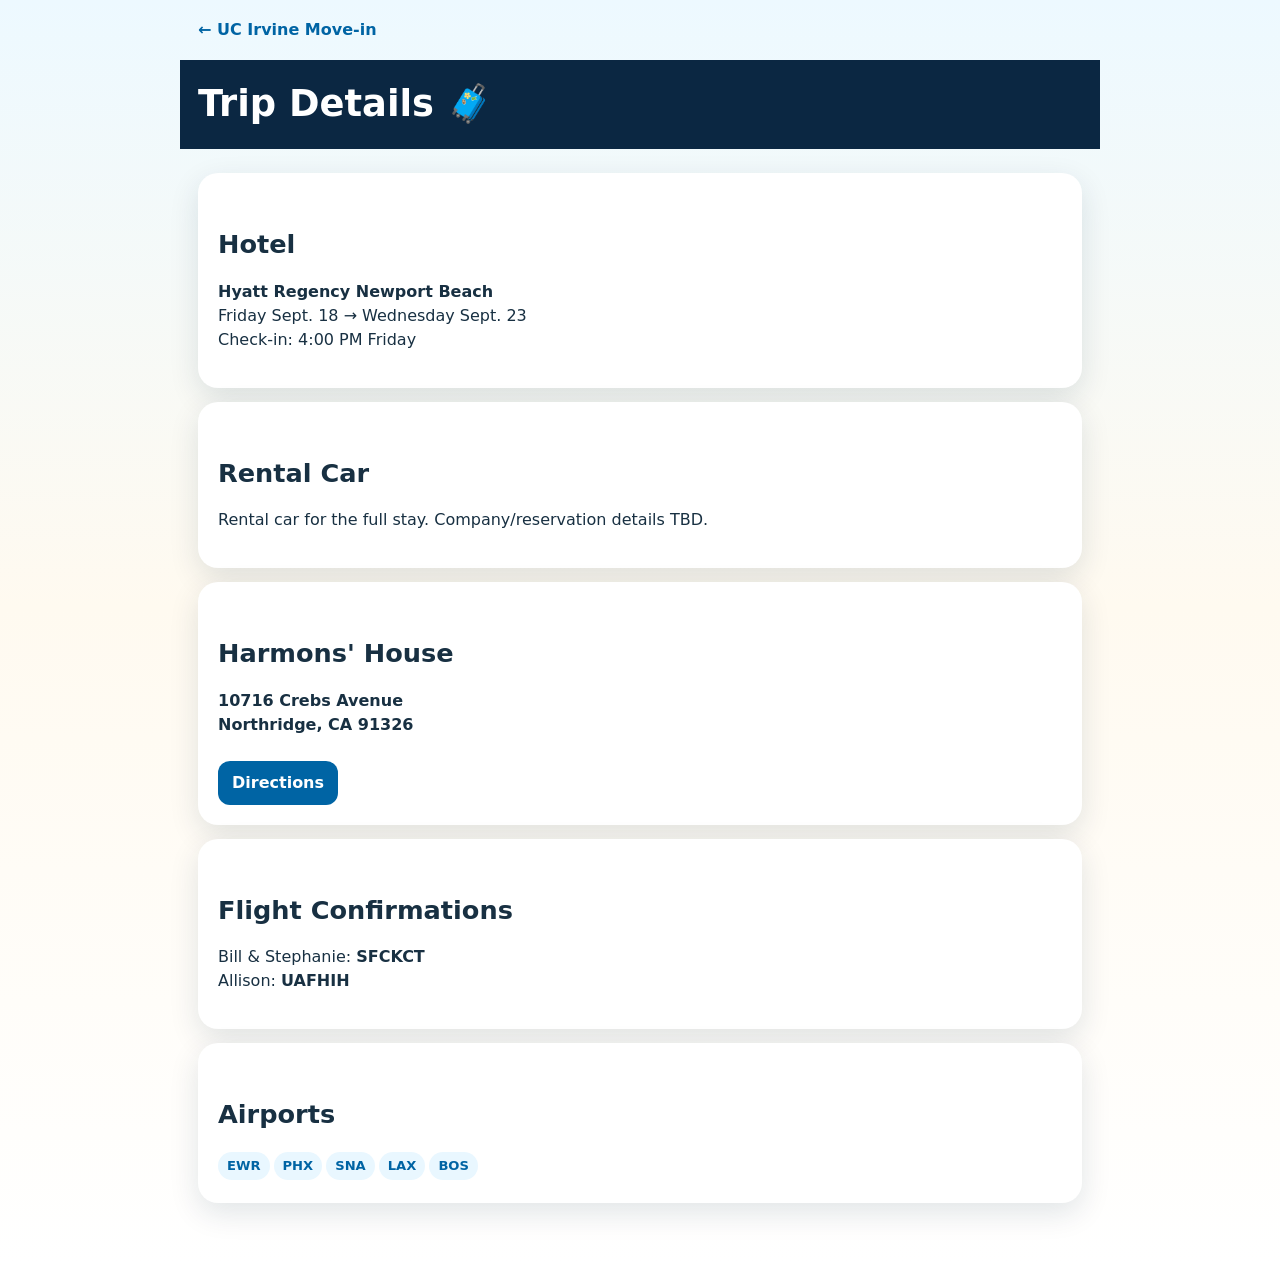
==== details.html @ 430a90d1 "Initial UC Irvine Move-in app v1.0.0" ====
<!doctype html><html><head><meta charset="utf-8"><meta name="viewport" content="width=device-width,initial-scale=1"><title>Trip Details</title><link rel="stylesheet" href="styles.css"></head><body><main class="wrap"><a class="back" href="index.html">← UC Irvine Move-in</a><div class="page-head"><h1>Trip Details 🧳</h1></div><section class="info"><h2>Hotel</h2><p><strong>Hyatt Regency Newport Beach</strong><br>Friday Sept. 18 → Wednesday Sept. 23<br>Check-in: 4:00 PM Friday</p></section><section class="info"><h2>Rental Car</h2><p>Rental car for the full stay. Company/reservation details TBD.</p></section><section class="info"><h2>Harmons' House</h2><p><strong>10716 Crebs Avenue<br>Northridge, CA 91326</strong></p><a class="button" href="https://maps.google.com/?q=10716+Crebs+Avenue+Northridge+CA+91326">Directions</a></section><section class="info"><h2>Flight Confirmations</h2><p>Bill & Stephanie: <strong>SFCKCT</strong><br>Allison: <strong>UAFHIH</strong></p></section><section class="info"><h2>Airports</h2><span class="pill">EWR</span><span class="pill">PHX</span><span class="pill">SNA</span><span class="pill">LAX</span><span class="pill">BOS</span></section></main></body></html>
---- styles.css ----
:root{--blue:#0064a4;--gold:#ffd200;--navy:#0b2742;--sand:#fff8e8;--sky:#e9f7ff;--ink:#183042;--muted:#687986;--white:#fff;--shadow:0 10px 30px rgba(11,39,66,.12)}
*{box-sizing:border-box}body{margin:0;font-family:Inter,system-ui,-apple-system,BlinkMacSystemFont,"Segoe UI",sans-serif;color:var(--ink);background:linear-gradient(180deg,#edf9ff 0,#fffaf0 48%,#fff 100%);line-height:1.5}a{color:inherit}.wrap{max-width:920px;margin:auto;padding:0 18px 48px}.hero{margin:0 -18px 24px;min-height:360px;background:linear-gradient(180deg,rgba(5,34,58,.12),rgba(5,34,58,.78)),url('https://commons.wikimedia.org/wiki/Special:Redirect/file/UC%20Irvine%20panorama%206.jpg') center/cover;display:flex;align-items:flex-end;padding:32px 24px;color:white}.eyebrow{text-transform:uppercase;font-weight:800;letter-spacing:.12em;font-size:.78rem;color:var(--gold)}h1{font-size:clamp(2.3rem,8vw,4.6rem);line-height:.95;margin:.35rem 0 .55rem}h2{font-size:1.6rem;margin:2rem 0 1rem}h3{margin:.2rem 0 .4rem}.subtitle{font-size:1.05rem;opacity:.95}.right-now{background:var(--navy);color:#fff;padding:22px;border-radius:24px;box-shadow:var(--shadow);margin-top:-8px}.right-now strong{display:block;color:var(--gold);font-size:1.5rem;margin-top:4px}.grid{display:grid;grid-template-columns:repeat(2,minmax(0,1fr));gap:16px;margin-top:18px}.card{background:white;border-radius:22px;padding:22px;text-decoration:none;box-shadow:var(--shadow);border:1px solid rgba(0,100,164,.08);transition:.15s transform}.card:hover{transform:translateY(-2px)}.card .icon{font-size:2rem}.card p{color:var(--muted);margin:.3rem 0 0}.feature{grid-column:1/-1;background:linear-gradient(135deg,var(--blue),#008cba);color:#fff}.feature p{color:#e7f8ff}.feature .badge{display:inline-block;background:var(--gold);color:var(--navy);font-weight:800;border-radius:999px;padding:5px 10px;font-size:.8rem}.back{display:inline-block;margin:18px 0;text-decoration:none;font-weight:800;color:var(--blue)}.page-head{background:var(--navy);color:#fff;margin:0 -18px 24px;padding:24px 18px}.page-head h1{font-size:2.3rem;margin:.2rem 0}.day,.info,.restaurant,.activity,.question{background:#fff;border-radius:20px;padding:20px;margin:14px 0;box-shadow:var(--shadow)}.day h2{margin:0;color:var(--blue)}.item{padding:12px 0;border-bottom:1px solid #e8eef2}.item:last-child{border-bottom:0}.time{font-weight:800;color:var(--navy)}.movein{border:3px solid var(--gold);background:linear-gradient(180deg,#fffdf2,#fff)}.pill{display:inline-block;border-radius:999px;background:var(--sky);color:var(--blue);font-weight:800;padding:4px 9px;margin:3px 4px 3px 0;font-size:.82rem}.photo{height:210px;border-radius:18px;background-size:cover;background-position:center;margin:12px 0}.button{display:inline-block;background:var(--blue);color:#fff;text-decoration:none;font-weight:800;padding:10px 14px;border-radius:12px;margin-top:8px}.answer-btn{display:block;width:100%;text-align:left;border:1px solid #c9d9e4;background:#fff;border-radius:12px;padding:12px;margin:8px 0;font:inherit;cursor:pointer}.answer-btn:hover{background:#f5fbff}.feedback{font-weight:800;margin-top:10px}.footer{text-align:center;color:var(--muted);padding:30px 0;font-size:.85rem}@media(max-width:620px){.grid{grid-template-columns:1fr}.hero{min-height:330px}.feature{grid-column:auto}}
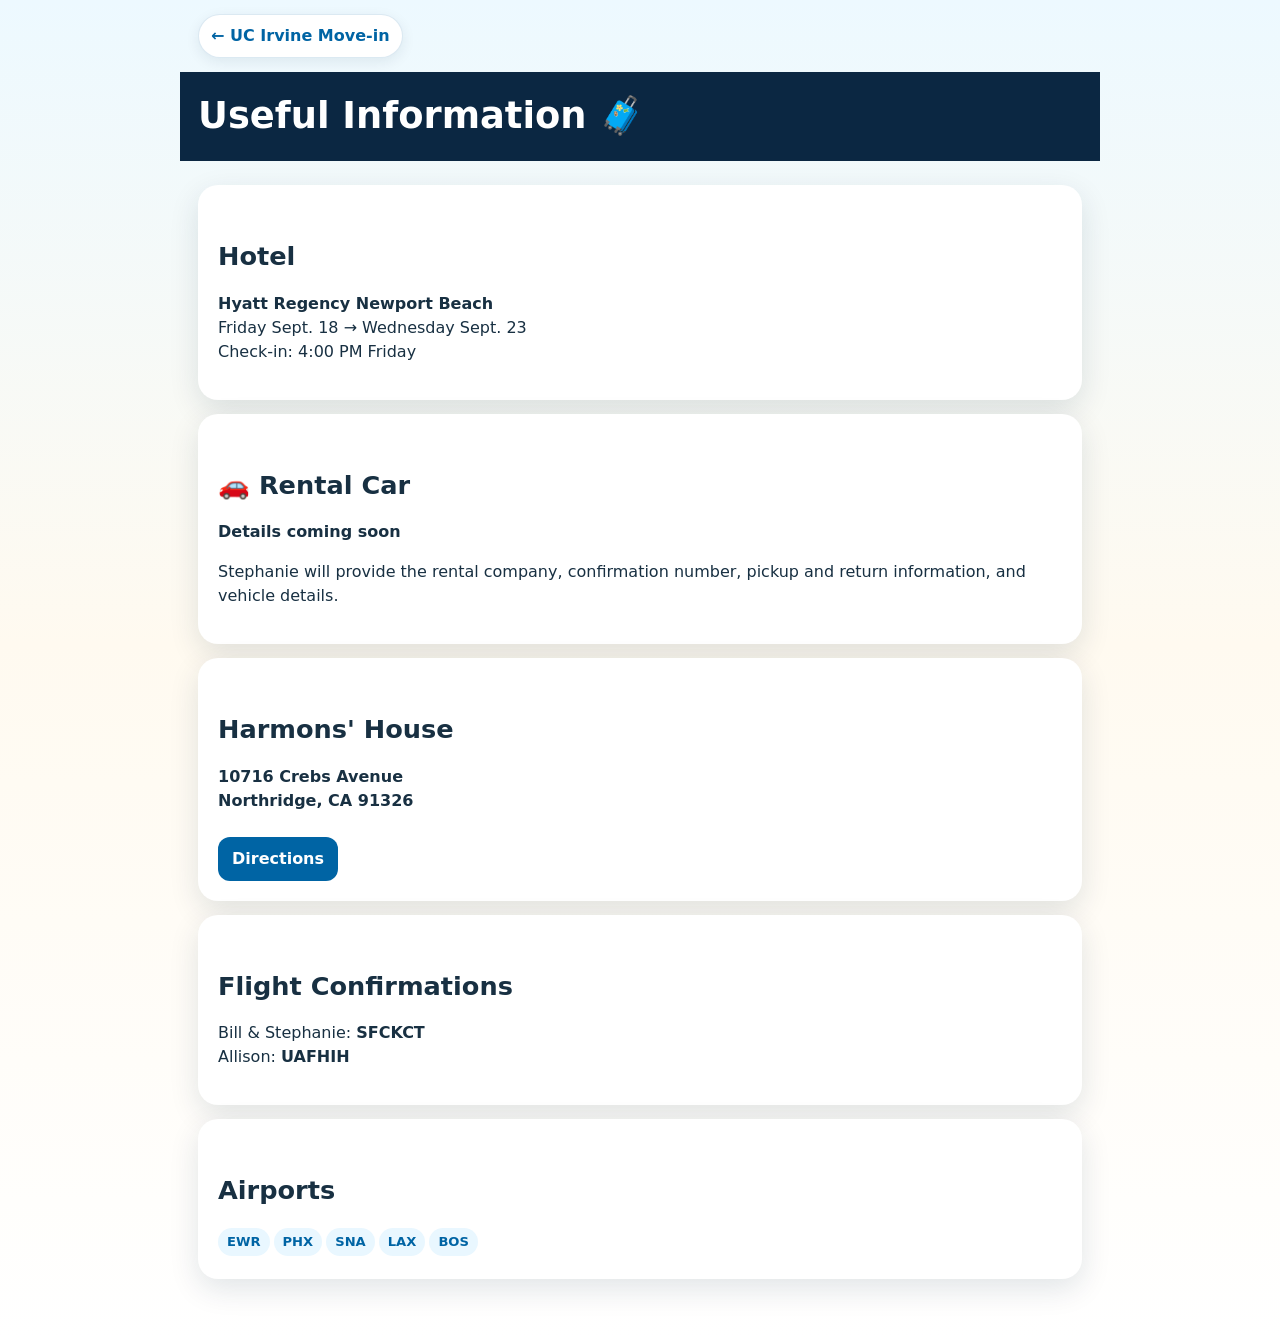
==== commit e95b22a0: "Update UC Irvine Move-in app to v1.0.2" ====
--- a/details.html
+++ b/details.html
@@ -1 +1 @@
-<!doctype html><html><head><meta charset="utf-8"><meta name="viewport" content="width=device-width,initial-scale=1"><title>Trip Details</title><link rel="stylesheet" href="styles.css"></head><body><main class="wrap"><a class="back" href="index.html">← UC Irvine Move-in</a><div class="page-head"><h1>Trip Details 🧳</h1></div><section class="info"><h2>Hotel</h2><p><strong>Hyatt Regency Newport Beach</strong><br>Friday Sept. 18 → Wednesday Sept. 23<br>Check-in: 4:00 PM Friday</p></section><section class="info"><h2>Rental Car</h2><p>Rental car for the full stay. Company/reservation details TBD.</p></section><section class="info"><h2>Harmons' House</h2><p><strong>10716 Crebs Avenue<br>Northridge, CA 91326</strong></p><a class="button" href="https://maps.google.com/?q=10716+Crebs+Avenue+Northridge+CA+91326">Directions</a></section><section class="info"><h2>Flight Confirmations</h2><p>Bill & Stephanie: <strong>SFCKCT</strong><br>Allison: <strong>UAFHIH</strong></p></section><section class="info"><h2>Airports</h2><span class="pill">EWR</span><span class="pill">PHX</span><span class="pill">SNA</span><span class="pill">LAX</span><span class="pill">BOS</span></section></main></body></html>
+<!doctype html><html><head><meta charset="utf-8"><meta name="viewport" content="width=device-width,initial-scale=1"><title>Useful Information</title><link rel="stylesheet" href="styles.css"></head><body><main class="wrap"><a class="back" href="index.html">← UC Irvine Move-in</a><div class="page-head"><h1>Useful Information 🧳</h1></div><section class="info"><h2>Hotel</h2><p><strong>Hyatt Regency Newport Beach</strong><br>Friday Sept. 18 → Wednesday Sept. 23<br>Check-in: 4:00 PM Friday</p></section><section class="info"><h2>🚗 Rental Car</h2><p><strong>Details coming soon</strong></p><p>Stephanie will provide the rental company, confirmation number, pickup and return information, and vehicle details.</p></section><section class="info"><h2>Harmons' House</h2><p><strong>10716 Crebs Avenue<br>Northridge, CA 91326</strong></p><a class="button" href="https://maps.google.com/?q=10716+Crebs+Avenue+Northridge+CA+91326">Directions</a></section><section class="info"><h2>Flight Confirmations</h2><p>Bill & Stephanie: <strong>SFCKCT</strong><br>Allison: <strong>UAFHIH</strong></p></section><section class="info"><h2>Airports</h2><span class="pill">EWR</span><span class="pill">PHX</span><span class="pill">SNA</span><span class="pill">LAX</span><span class="pill">BOS</span></section></main></body></html>
--- a/styles.css
+++ b/styles.css
@@ -1,2 +1,2 @@
 :root{--blue:#0064a4;--gold:#ffd200;--navy:#0b2742;--sand:#fff8e8;--sky:#e9f7ff;--ink:#183042;--muted:#687986;--white:#fff;--shadow:0 10px 30px rgba(11,39,66,.12)}
-*{box-sizing:border-box}body{margin:0;font-family:Inter,system-ui,-apple-system,BlinkMacSystemFont,"Segoe UI",sans-serif;color:var(--ink);background:linear-gradient(180deg,#edf9ff 0,#fffaf0 48%,#fff 100%);line-height:1.5}a{color:inherit}.wrap{max-width:920px;margin:auto;padding:0 18px 48px}.hero{margin:0 -18px 24px;min-height:360px;background:linear-gradient(180deg,rgba(5,34,58,.12),rgba(5,34,58,.78)),url('https://commons.wikimedia.org/wiki/Special:Redirect/file/UC%20Irvine%20panorama%206.jpg') center/cover;display:flex;align-items:flex-end;padding:32px 24px;color:white}.eyebrow{text-transform:uppercase;font-weight:800;letter-spacing:.12em;font-size:.78rem;color:var(--gold)}h1{font-size:clamp(2.3rem,8vw,4.6rem);line-height:.95;margin:.35rem 0 .55rem}h2{font-size:1.6rem;margin:2rem 0 1rem}h3{margin:.2rem 0 .4rem}.subtitle{font-size:1.05rem;opacity:.95}.right-now{background:var(--navy);color:#fff;padding:22px;border-radius:24px;box-shadow:var(--shadow);margin-top:-8px}.right-now strong{display:block;color:var(--gold);font-size:1.5rem;margin-top:4px}.grid{display:grid;grid-template-columns:repeat(2,minmax(0,1fr));gap:16px;margin-top:18px}.card{background:white;border-radius:22px;padding:22px;text-decoration:none;box-shadow:var(--shadow);border:1px solid rgba(0,100,164,.08);transition:.15s transform}.card:hover{transform:translateY(-2px)}.card .icon{font-size:2rem}.card p{color:var(--muted);margin:.3rem 0 0}.feature{grid-column:1/-1;background:linear-gradient(135deg,var(--blue),#008cba);color:#fff}.feature p{color:#e7f8ff}.feature .badge{display:inline-block;background:var(--gold);color:var(--navy);font-weight:800;border-radius:999px;padding:5px 10px;font-size:.8rem}.back{display:inline-block;margin:18px 0;text-decoration:none;font-weight:800;color:var(--blue)}.page-head{background:var(--navy);color:#fff;margin:0 -18px 24px;padding:24px 18px}.page-head h1{font-size:2.3rem;margin:.2rem 0}.day,.info,.restaurant,.activity,.question{background:#fff;border-radius:20px;padding:20px;margin:14px 0;box-shadow:var(--shadow)}.day h2{margin:0;color:var(--blue)}.item{padding:12px 0;border-bottom:1px solid #e8eef2}.item:last-child{border-bottom:0}.time{font-weight:800;color:var(--navy)}.movein{border:3px solid var(--gold);background:linear-gradient(180deg,#fffdf2,#fff)}.pill{display:inline-block;border-radius:999px;background:var(--sky);color:var(--blue);font-weight:800;padding:4px 9px;margin:3px 4px 3px 0;font-size:.82rem}.photo{height:210px;border-radius:18px;background-size:cover;background-position:center;margin:12px 0}.button{display:inline-block;background:var(--blue);color:#fff;text-decoration:none;font-weight:800;padding:10px 14px;border-radius:12px;margin-top:8px}.answer-btn{display:block;width:100%;text-align:left;border:1px solid #c9d9e4;background:#fff;border-radius:12px;padding:12px;margin:8px 0;font:inherit;cursor:pointer}.answer-btn:hover{background:#f5fbff}.feedback{font-weight:800;margin-top:10px}.footer{text-align:center;color:var(--muted);padding:30px 0;font-size:.85rem}@media(max-width:620px){.grid{grid-template-columns:1fr}.hero{min-height:330px}.feature{grid-column:auto}}
+*{box-sizing:border-box}body{margin:0;font-family:Inter,system-ui,-apple-system,BlinkMacSystemFont,"Segoe UI",sans-serif;color:var(--ink);background:linear-gradient(180deg,#edf9ff 0,#fffaf0 48%,#fff 100%);line-height:1.5}a{color:inherit}.wrap{max-width:920px;margin:auto;padding:0 18px 48px}.hero{margin:0 -18px 24px;min-height:360px;background:url('hero-coast.png') center/cover no-repeat;display:flex;align-items:flex-end;padding:32px 24px;color:white}.hero-image{aspect-ratio:3/2;min-height:0}.eyebrow{text-transform:uppercase;font-weight:800;letter-spacing:.12em;font-size:.78rem;color:var(--gold)}h1{font-size:clamp(2.3rem,8vw,4.6rem);line-height:.95;margin:.35rem 0 .55rem}h2{font-size:1.6rem;margin:2rem 0 1rem}h3{margin:.2rem 0 .4rem}.subtitle{font-size:1.05rem;opacity:.95}.right-now{background:var(--navy);color:#fff;padding:22px;border-radius:24px;box-shadow:var(--shadow);margin-top:-8px}.right-now strong{display:block;color:var(--gold);font-size:1.5rem;margin-top:4px}.grid{display:grid;grid-template-columns:repeat(2,minmax(0,1fr));gap:16px;margin-top:18px}.card{background:white;border-radius:22px;padding:22px;text-decoration:none;box-shadow:var(--shadow);border:1px solid rgba(0,100,164,.08);transition:.15s transform}.card:hover{transform:translateY(-2px)}.card .icon{font-size:2rem}.card p{color:var(--muted);margin:.3rem 0 0}.feature{grid-column:1/-1;background:linear-gradient(135deg,var(--blue),#008cba);color:#fff}.feature p{color:#e7f8ff}.feature .badge{display:inline-block;background:var(--gold);color:var(--navy);font-weight:800;border-radius:999px;padding:5px 10px;font-size:.8rem}.back{display:inline-block;margin:14px 0;padding:9px 12px;background:#fff;border:1px solid rgba(0,100,164,.14);border-radius:999px;box-shadow:0 4px 14px rgba(11,39,66,.08);text-decoration:none;font-weight:800;color:var(--blue)}.page-head{background:var(--navy);color:#fff;margin:0 -18px 24px;padding:24px 18px}.page-head h1{font-size:2.3rem;margin:.2rem 0}.day,.info,.restaurant,.activity,.question{background:#fff;border-radius:20px;padding:20px;margin:14px 0;box-shadow:var(--shadow)}.day h2{margin:0;color:var(--blue)}.item{padding:12px 0;border-bottom:1px solid #e8eef2}.item:last-child{border-bottom:0}.time{font-weight:800;color:var(--navy)}.movein{border:3px solid var(--gold);background:linear-gradient(180deg,#fffdf2,#fff)}.pill{display:inline-block;border-radius:999px;background:var(--sky);color:var(--blue);font-weight:800;padding:4px 9px;margin:3px 4px 3px 0;font-size:.82rem}.photo{height:210px;border-radius:18px;background-size:cover;background-position:center;margin:12px 0}.button{display:inline-block;background:var(--blue);color:#fff;text-decoration:none;font-weight:800;padding:10px 14px;border-radius:12px;margin-top:8px}.answer-btn{display:block;width:100%;text-align:left;border:1px solid #c9d9e4;background:#fff;border-radius:12px;padding:12px;margin:8px 0;font:inherit;cursor:pointer}.answer-btn:hover{background:#f5fbff}.feedback{font-weight:800;margin-top:10px}.footer{text-align:center;color:var(--muted);padding:30px 0;font-size:.85rem}@media(max-width:620px){.grid{grid-template-columns:1fr}.hero-image{aspect-ratio:3/2;min-height:0}.feature{grid-column:auto}}
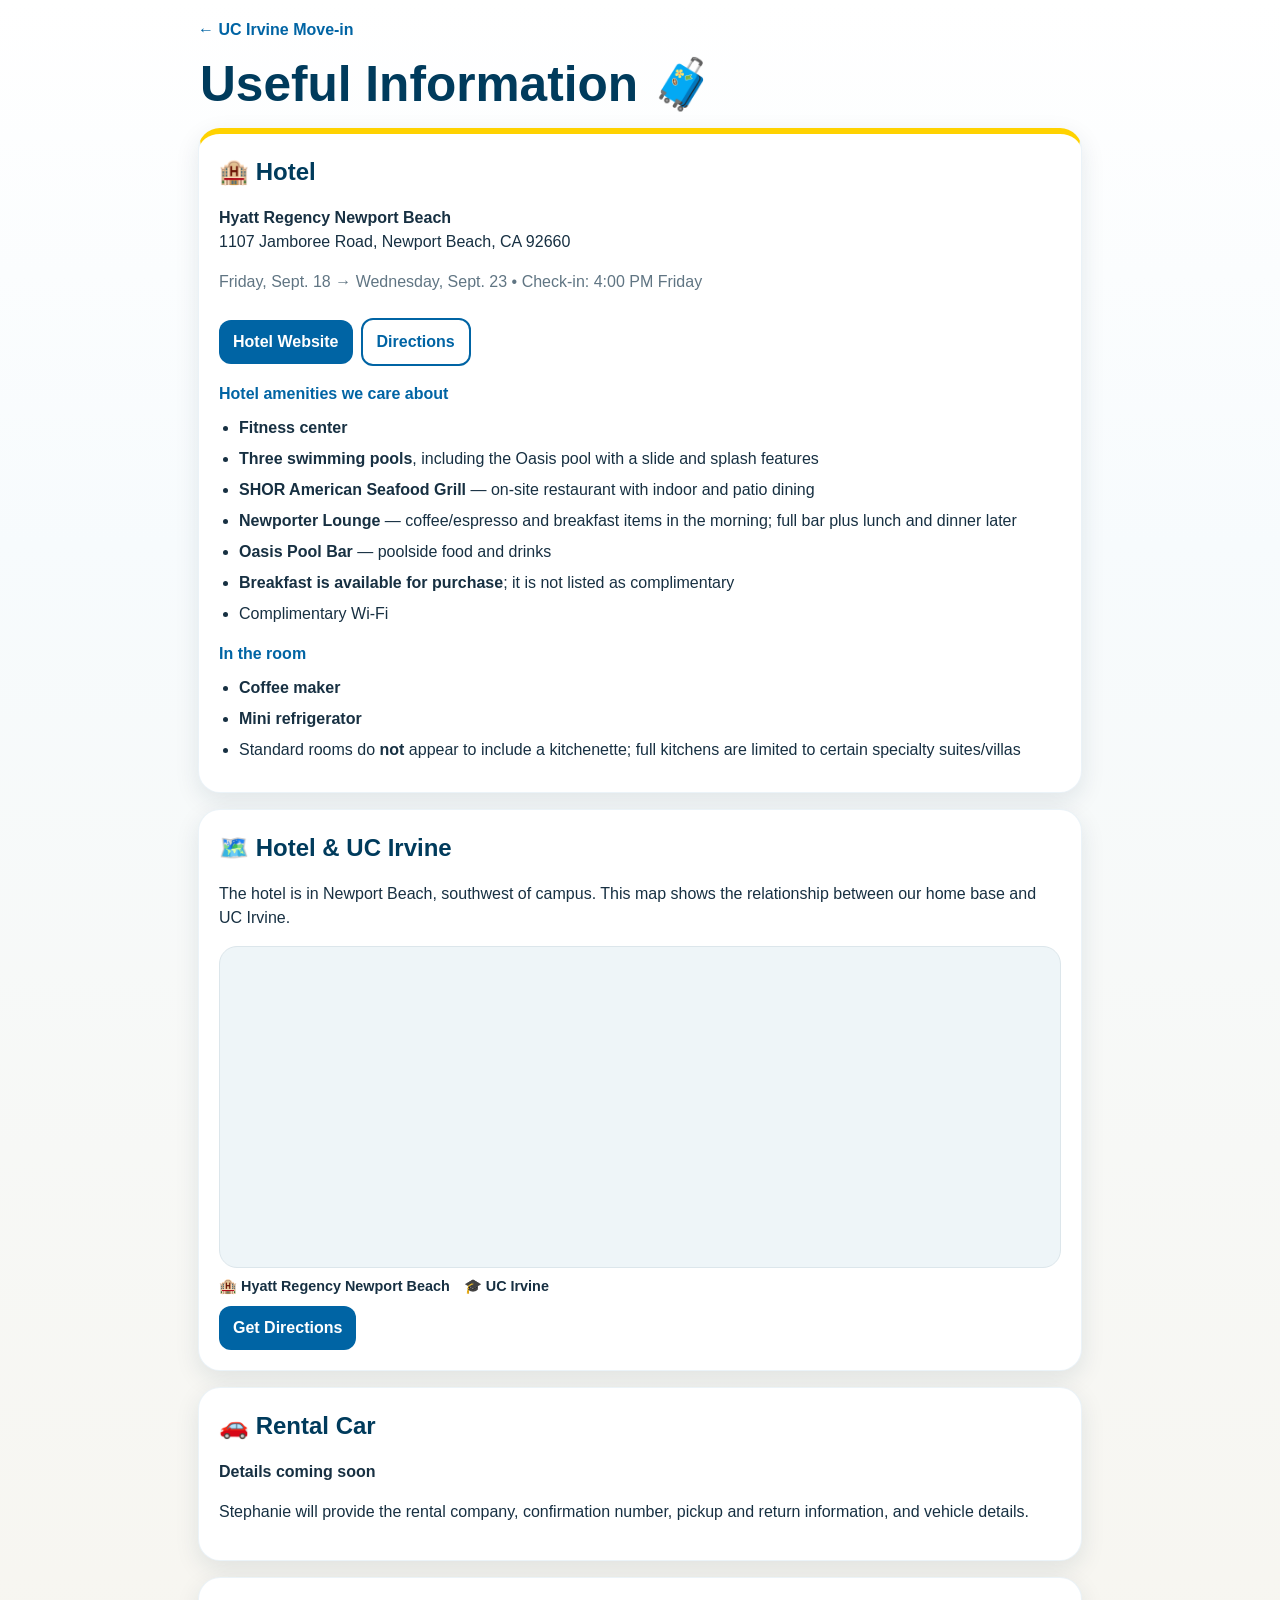
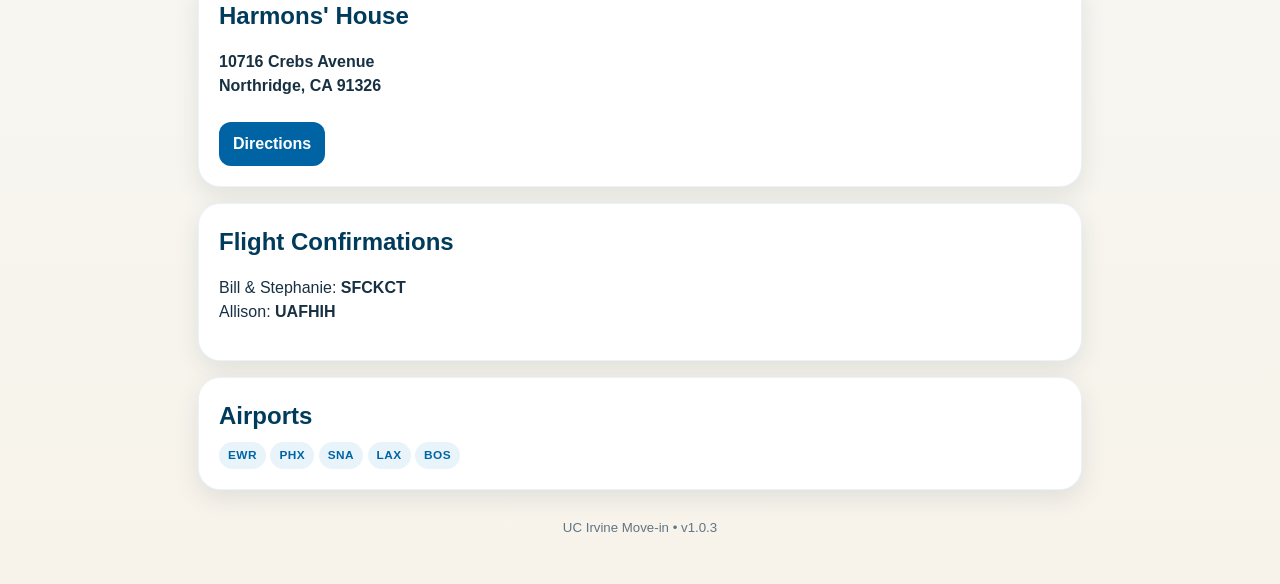
==== commit 5c380162: "Update hotel info and campus map in v1.0.3" ====
--- a/details.html
+++ b/details.html
@@ -1 +1,8 @@
-<!doctype html><html><head><meta charset="utf-8"><meta name="viewport" content="width=device-width,initial-scale=1"><title>Useful Information</title><link rel="stylesheet" href="styles.css"></head><body><main class="wrap"><a class="back" href="index.html">← UC Irvine Move-in</a><div class="page-head"><h1>Useful Information 🧳</h1></div><section class="info"><h2>Hotel</h2><p><strong>Hyatt Regency Newport Beach</strong><br>Friday Sept. 18 → Wednesday Sept. 23<br>Check-in: 4:00 PM Friday</p></section><section class="info"><h2>🚗 Rental Car</h2><p><strong>Details coming soon</strong></p><p>Stephanie will provide the rental company, confirmation number, pickup and return information, and vehicle details.</p></section><section class="info"><h2>Harmons' House</h2><p><strong>10716 Crebs Avenue<br>Northridge, CA 91326</strong></p><a class="button" href="https://maps.google.com/?q=10716+Crebs+Avenue+Northridge+CA+91326">Directions</a></section><section class="info"><h2>Flight Confirmations</h2><p>Bill & Stephanie: <strong>SFCKCT</strong><br>Allison: <strong>UAFHIH</strong></p></section><section class="info"><h2>Airports</h2><span class="pill">EWR</span><span class="pill">PHX</span><span class="pill">SNA</span><span class="pill">LAX</span><span class="pill">BOS</span></section></main></body></html>
+<!doctype html><html><head><meta charset="utf-8"><meta name="viewport" content="width=device-width,initial-scale=1"><title>Useful Information</title><link rel="stylesheet" href="styles.css"></head><body><main class="wrap"><a class="back" href="index.html">← UC Irvine Move-in</a><div class="page-head"><h1>Useful Information 🧳</h1></div>
+<section class="info movein"><h2>🏨 Hotel</h2><p><strong>Hyatt Regency Newport Beach</strong><br>1107 Jamboree Road, Newport Beach, CA 92660</p><p class="hotel-meta">Friday, Sept. 18 → Wednesday, Sept. 23 • Check-in: 4:00 PM Friday</p><a class="button" href="https://www.hyatt.com/hyatt-regency/en-US/newpo-hyatt-regency-newport-beach">Hotel Website</a><a class="button secondary" href="https://www.google.com/maps/search/?api=1&query=Hyatt+Regency+Newport+Beach+1107+Jamboree+Road+Newport+Beach+CA+92660">Directions</a>
+<div class="amenity-group"><h3>Hotel amenities we care about</h3><ul class="amenities"><li><strong>Fitness center</strong></li><li><strong>Three swimming pools</strong>, including the Oasis pool with a slide and splash features</li><li><strong>SHOR American Seafood Grill</strong> — on-site restaurant with indoor and patio dining</li><li><strong>Newporter Lounge</strong> — coffee/espresso and breakfast items in the morning; full bar plus lunch and dinner later</li><li><strong>Oasis Pool Bar</strong> — poolside food and drinks</li><li><strong>Breakfast is available for purchase</strong>; it is not listed as complimentary</li><li>Complimentary Wi-Fi</li></ul></div>
+<div class="amenity-group"><h3>In the room</h3><ul class="amenities"><li><strong>Coffee maker</strong></li><li><strong>Mini refrigerator</strong></li><li>Standard rooms do <strong>not</strong> appear to include a kitchenette; full kitchens are limited to certain specialty suites/villas</li></ul></div></section>
+<section class="info"><h2>🗺️ Hotel & UC Irvine</h2><p>The hotel is in Newport Beach, southwest of campus. This map shows the relationship between our home base and UC Irvine.</p><div class="map-wrap"><iframe title="Map from Hyatt Regency Newport Beach to UC Irvine" loading="lazy" referrerpolicy="no-referrer-when-downgrade" src="https://www.google.com/maps?q=Hyatt+Regency+Newport+Beach+to+University+of+California+Irvine&output=embed"></iframe></div><div class="map-key"><span>🏨 <strong>Hyatt Regency Newport Beach</strong></span><span>🎓 <strong>UC Irvine</strong></span></div><a class="button" href="https://www.google.com/maps/dir/?api=1&origin=Hyatt+Regency+Newport+Beach+1107+Jamboree+Road+Newport+Beach+CA+92660&destination=University+of+California+Irvine+Irvine+CA">Get Directions</a></section>
+<section class="info"><h2>🚗 Rental Car</h2><p><strong>Details coming soon</strong></p><p>Stephanie will provide the rental company, confirmation number, pickup and return information, and vehicle details.</p></section>
+<section class="info"><h2>Harmons' House</h2><p><strong>10716 Crebs Avenue<br>Northridge, CA 91326</strong></p><a class="button" href="https://maps.google.com/?q=10716+Crebs+Avenue+Northridge+CA+91326">Directions</a></section>
+<section class="info"><h2>Flight Confirmations</h2><p>Bill & Stephanie: <strong>SFCKCT</strong><br>Allison: <strong>UAFHIH</strong></p></section><section class="info"><h2>Airports</h2><span class="pill">EWR</span> <span class="pill">PHX</span> <span class="pill">SNA</span> <span class="pill">LAX</span> <span class="pill">BOS</span></section><div class="footer">UC Irvine Move-in • v1.0.3</div></main></body></html>
--- a/styles.css
+++ b/styles.css
@@ -1,2 +1,3 @@
-:root{--blue:#0064a4;--gold:#ffd200;--navy:#0b2742;--sand:#fff8e8;--sky:#e9f7ff;--ink:#183042;--muted:#687986;--white:#fff;--shadow:0 10px 30px rgba(11,39,66,.12)}
-*{box-sizing:border-box}body{margin:0;font-family:Inter,system-ui,-apple-system,BlinkMacSystemFont,"Segoe UI",sans-serif;color:var(--ink);background:linear-gradient(180deg,#edf9ff 0,#fffaf0 48%,#fff 100%);line-height:1.5}a{color:inherit}.wrap{max-width:920px;margin:auto;padding:0 18px 48px}.hero{margin:0 -18px 24px;min-height:360px;background:url('hero-coast.png') center/cover no-repeat;display:flex;align-items:flex-end;padding:32px 24px;color:white}.hero-image{aspect-ratio:3/2;min-height:0}.eyebrow{text-transform:uppercase;font-weight:800;letter-spacing:.12em;font-size:.78rem;color:var(--gold)}h1{font-size:clamp(2.3rem,8vw,4.6rem);line-height:.95;margin:.35rem 0 .55rem}h2{font-size:1.6rem;margin:2rem 0 1rem}h3{margin:.2rem 0 .4rem}.subtitle{font-size:1.05rem;opacity:.95}.right-now{background:var(--navy);color:#fff;padding:22px;border-radius:24px;box-shadow:var(--shadow);margin-top:-8px}.right-now strong{display:block;color:var(--gold);font-size:1.5rem;margin-top:4px}.grid{display:grid;grid-template-columns:repeat(2,minmax(0,1fr));gap:16px;margin-top:18px}.card{background:white;border-radius:22px;padding:22px;text-decoration:none;box-shadow:var(--shadow);border:1px solid rgba(0,100,164,.08);transition:.15s transform}.card:hover{transform:translateY(-2px)}.card .icon{font-size:2rem}.card p{color:var(--muted);margin:.3rem 0 0}.feature{grid-column:1/-1;background:linear-gradient(135deg,var(--blue),#008cba);color:#fff}.feature p{color:#e7f8ff}.feature .badge{display:inline-block;background:var(--gold);color:var(--navy);font-weight:800;border-radius:999px;padding:5px 10px;font-size:.8rem}.back{display:inline-block;margin:14px 0;padding:9px 12px;background:#fff;border:1px solid rgba(0,100,164,.14);border-radius:999px;box-shadow:0 4px 14px rgba(11,39,66,.08);text-decoration:none;font-weight:800;color:var(--blue)}.page-head{background:var(--navy);color:#fff;margin:0 -18px 24px;padding:24px 18px}.page-head h1{font-size:2.3rem;margin:.2rem 0}.day,.info,.restaurant,.activity,.question{background:#fff;border-radius:20px;padding:20px;margin:14px 0;box-shadow:var(--shadow)}.day h2{margin:0;color:var(--blue)}.item{padding:12px 0;border-bottom:1px solid #e8eef2}.item:last-child{border-bottom:0}.time{font-weight:800;color:var(--navy)}.movein{border:3px solid var(--gold);background:linear-gradient(180deg,#fffdf2,#fff)}.pill{display:inline-block;border-radius:999px;background:var(--sky);color:var(--blue);font-weight:800;padding:4px 9px;margin:3px 4px 3px 0;font-size:.82rem}.photo{height:210px;border-radius:18px;background-size:cover;background-position:center;margin:12px 0}.button{display:inline-block;background:var(--blue);color:#fff;text-decoration:none;font-weight:800;padding:10px 14px;border-radius:12px;margin-top:8px}.answer-btn{display:block;width:100%;text-align:left;border:1px solid #c9d9e4;background:#fff;border-radius:12px;padding:12px;margin:8px 0;font:inherit;cursor:pointer}.answer-btn:hover{background:#f5fbff}.feedback{font-weight:800;margin-top:10px}.footer{text-align:center;color:var(--muted);padding:30px 0;font-size:.85rem}@media(max-width:620px){.grid{grid-template-columns:1fr}.hero-image{aspect-ratio:3/2;min-height:0}.feature{grid-column:auto}}
+:root{--uci-blue:#0064a4;--uci-dark:#003b5c;--uci-gold:#ffd200;--sand:#f7f3ea;--ink:#173042;--muted:#607583;--card:#fff;--line:#dce6eb;--shadow:0 8px 24px rgba(18,49,67,.10)}
+*{box-sizing:border-box}html{background:var(--sand)}body{margin:0;font-family:-apple-system,BlinkMacSystemFont,"Segoe UI",Roboto,Helvetica,Arial,sans-serif;color:var(--ink);background:linear-gradient(#fff 0,#f7fbfd 34rem,var(--sand) 100%);line-height:1.5}.wrap{width:min(920px,100%);margin:0 auto;padding:0 18px 42px}.hero{margin:0 -18px 18px;min-height:390px;background-position:center;background-size:cover;border-radius:0 0 28px 28px;box-shadow:var(--shadow)}.hero-image{background-image:url('hero-coast.png')}.right-now{margin:18px 0 22px;padding:18px 20px;border-radius:20px;background:#fff;box-shadow:var(--shadow);border-left:6px solid var(--uci-gold)}.right-now strong{display:block;font-size:1.25rem;margin-top:3px}.eyebrow{font-size:.78rem;font-weight:800;text-transform:uppercase;letter-spacing:.11em;color:var(--uci-blue)}.grid{display:grid;grid-template-columns:repeat(2,minmax(0,1fr));gap:16px}.card,.info,.activity,.restaurant,.day,.question{background:var(--card);border-radius:22px;padding:20px;box-shadow:var(--shadow);border:1px solid rgba(0,100,164,.08)}.card{display:block;color:inherit;text-decoration:none;min-height:174px;transition:transform .15s ease,box-shadow .15s ease}.card:hover{transform:translateY(-2px);box-shadow:0 12px 30px rgba(18,49,67,.15)}.card.feature{grid-column:1/-1;background:linear-gradient(135deg,#fff9db,#fff)}.card h3{font-size:1.35rem;margin:7px 0 6px}.card p{color:var(--muted);margin:0}.icon{font-size:2rem}.badge,.pill{display:inline-block;background:#e8f4fa;color:var(--uci-blue);font-weight:800;font-size:.74rem;letter-spacing:.04em;padding:5px 9px;border-radius:999px}.badge{background:var(--uci-gold);color:var(--uci-dark)}.footer{text-align:center;color:var(--muted);font-size:.83rem;margin:28px 0 4px}.back{display:inline-block;margin:18px 0 4px;text-decoration:none;color:var(--uci-blue);font-weight:800}.page-head{padding:10px 2px 16px}.page-head h1{margin:2px 0;font-size:clamp(2rem,7vw,3.1rem);line-height:1.05;color:var(--uci-dark)}.info,.activity,.restaurant,.day,.question{margin-bottom:16px}.info h2,.activity h2,.restaurant h2,.day h2,.question h2{margin:0 0 8px;color:var(--uci-dark)}.movein{border-top:6px solid var(--uci-gold)}.item{padding:10px 0;border-top:1px solid var(--line)}.item:first-of-type{border-top:0}.time{font-weight:800;color:var(--uci-dark)}.button{display:inline-block;text-decoration:none;background:var(--uci-blue);color:white;font-weight:800;border-radius:12px;padding:10px 14px;margin:8px 8px 0 0;border:0}.button.secondary{background:white;color:var(--uci-blue);border:2px solid var(--uci-blue)}.photo{height:300px;background-size:cover;background-position:center;border-radius:18px;margin-top:14px}.photo-caption{font-size:.82rem;color:var(--muted);margin-top:6px}.amenities{padding-left:1.25rem;margin:10px 0}.amenities li{margin:7px 0}.amenity-group{margin-top:16px}.amenity-group h3{font-size:1rem;margin:0 0 4px;color:var(--uci-blue)}.map-wrap{overflow:hidden;border-radius:18px;border:1px solid var(--line);margin:14px 0 6px;background:#eef5f8}.map-wrap iframe{display:block;width:100%;height:320px;border:0}.map-key{display:flex;gap:14px;flex-wrap:wrap;font-size:.9rem;margin-top:8px;color:var(--muted)}.map-key strong{color:var(--ink)}.answer-btn{display:block;width:100%;text-align:left;background:white;border:2px solid #d9e7ee;border-radius:14px;padding:13px 14px;margin:9px 0;font:inherit;font-weight:700;color:var(--ink)}.answer-btn:disabled{opacity:.72}.feedback{margin-top:15px;font-weight:650}.hotel-meta{color:var(--muted);margin-top:0}
+@media(max-width:640px){.wrap{padding-left:14px;padding-right:14px}.hero{margin-left:-14px;margin-right:-14px;min-height:310px}.grid{grid-template-columns:1fr}.card.feature{grid-column:auto}.card{min-height:0}.photo{height:230px}.map-wrap iframe{height:280px}}
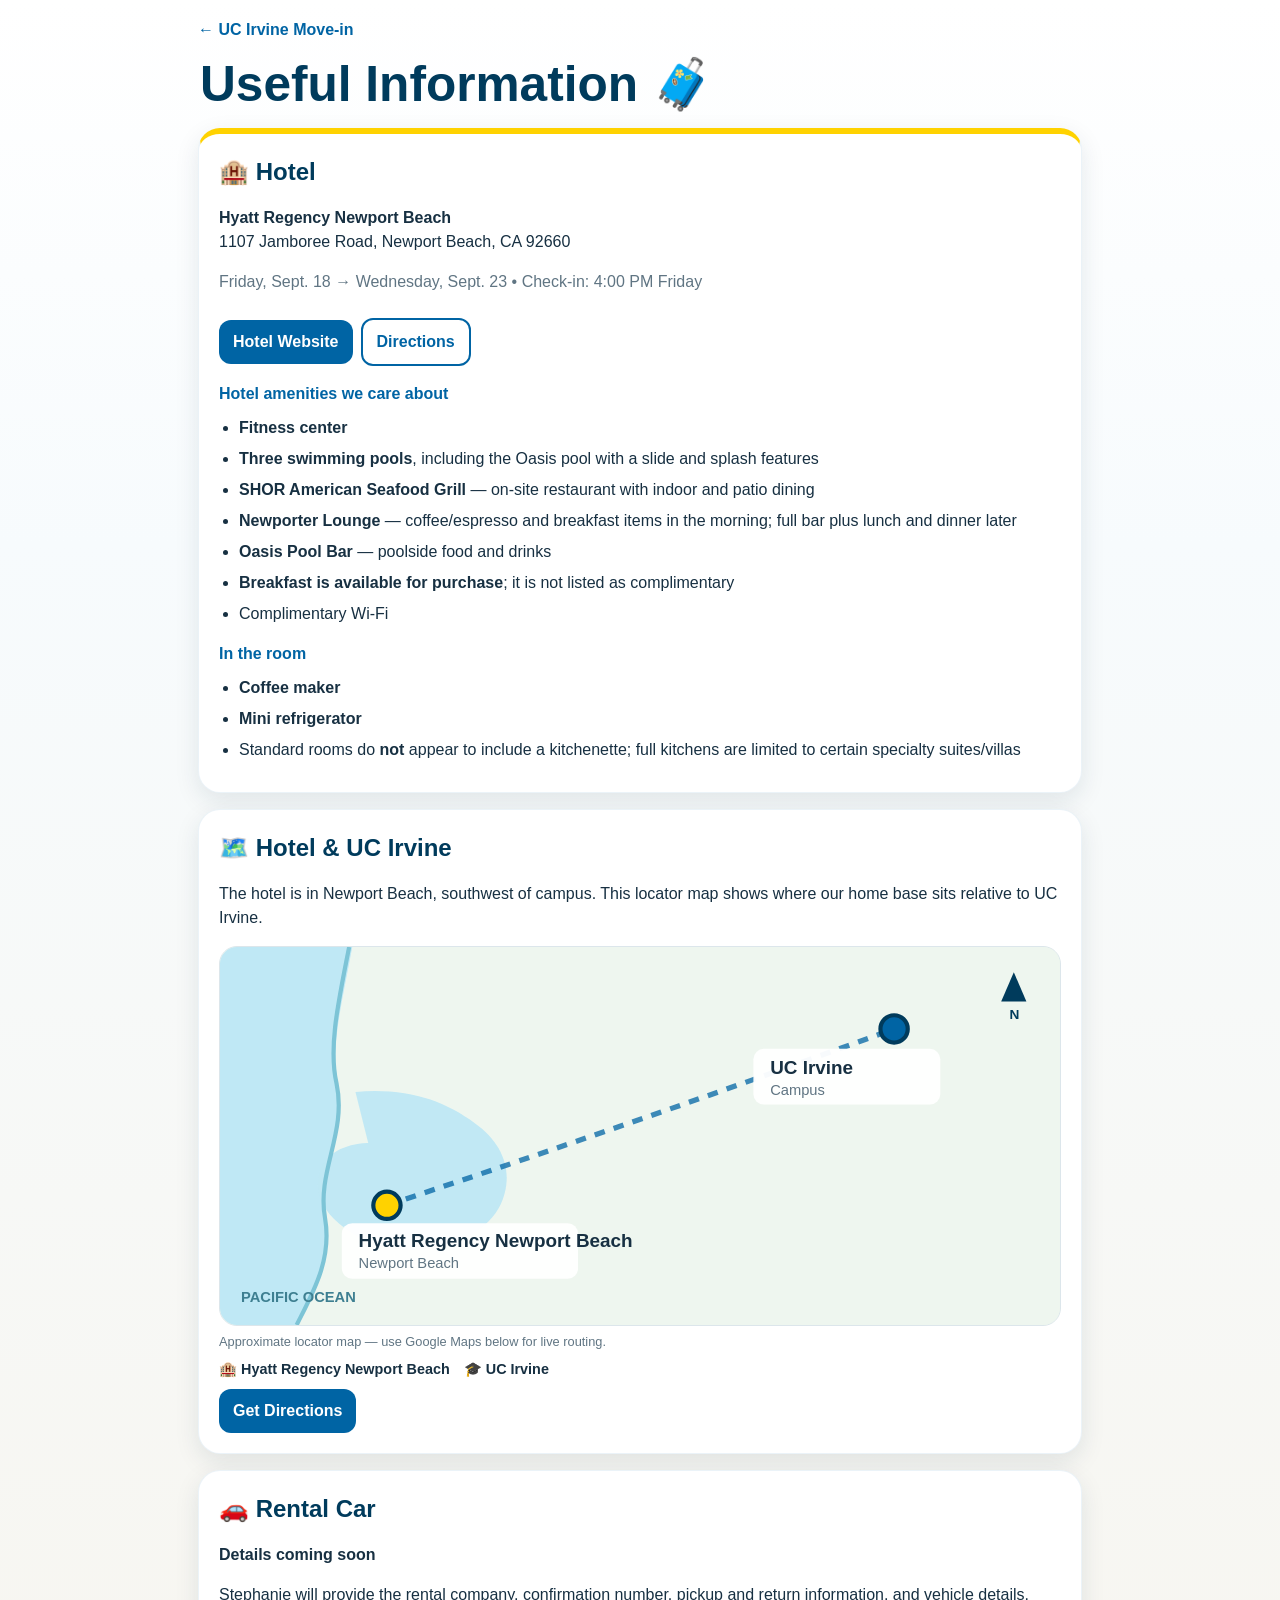
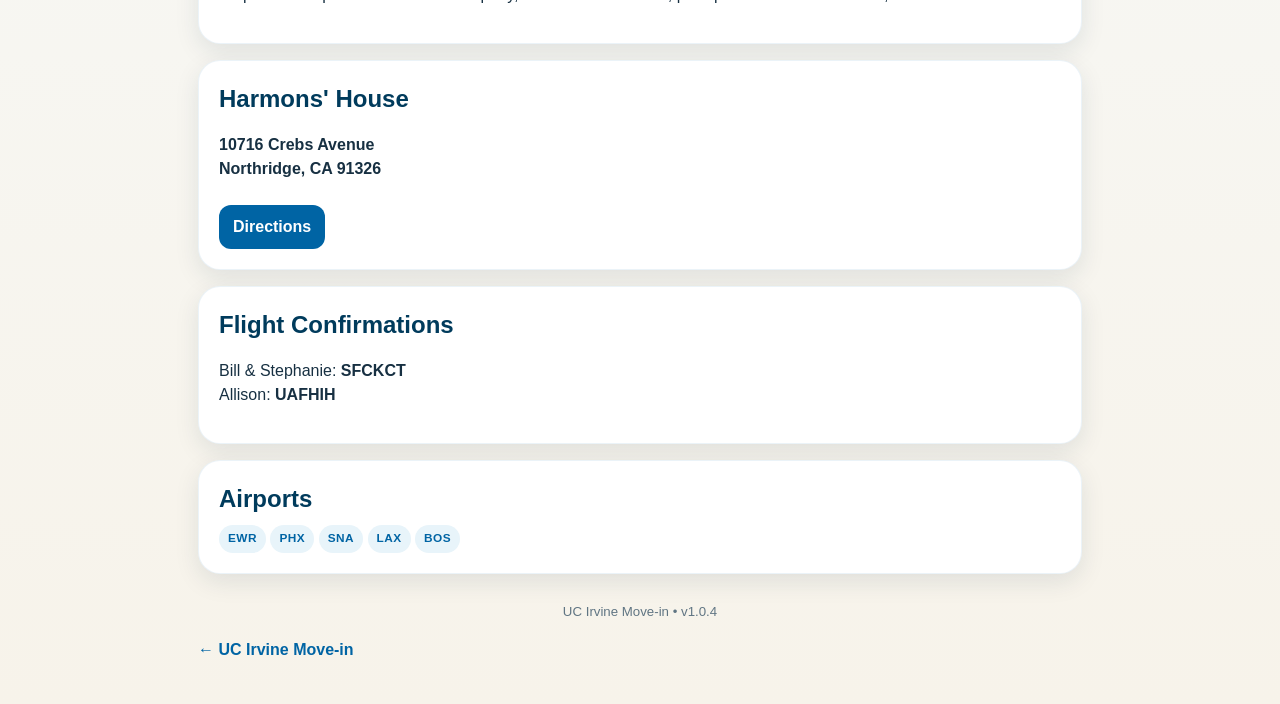
==== commit 0f4dbb3e: "Fix hotel campus map and add bottom home links in v1.0.4" ====
--- a/details.html
+++ b/details.html
@@ -2,7 +2,26 @@
 <section class="info movein"><h2>🏨 Hotel</h2><p><strong>Hyatt Regency Newport Beach</strong><br>1107 Jamboree Road, Newport Beach, CA 92660</p><p class="hotel-meta">Friday, Sept. 18 → Wednesday, Sept. 23 • Check-in: 4:00 PM Friday</p><a class="button" href="https://www.hyatt.com/hyatt-regency/en-US/newpo-hyatt-regency-newport-beach">Hotel Website</a><a class="button secondary" href="https://www.google.com/maps/search/?api=1&query=Hyatt+Regency+Newport+Beach+1107+Jamboree+Road+Newport+Beach+CA+92660">Directions</a>
 <div class="amenity-group"><h3>Hotel amenities we care about</h3><ul class="amenities"><li><strong>Fitness center</strong></li><li><strong>Three swimming pools</strong>, including the Oasis pool with a slide and splash features</li><li><strong>SHOR American Seafood Grill</strong> — on-site restaurant with indoor and patio dining</li><li><strong>Newporter Lounge</strong> — coffee/espresso and breakfast items in the morning; full bar plus lunch and dinner later</li><li><strong>Oasis Pool Bar</strong> — poolside food and drinks</li><li><strong>Breakfast is available for purchase</strong>; it is not listed as complimentary</li><li>Complimentary Wi-Fi</li></ul></div>
 <div class="amenity-group"><h3>In the room</h3><ul class="amenities"><li><strong>Coffee maker</strong></li><li><strong>Mini refrigerator</strong></li><li>Standard rooms do <strong>not</strong> appear to include a kitchenette; full kitchens are limited to certain specialty suites/villas</li></ul></div></section>
-<section class="info"><h2>🗺️ Hotel & UC Irvine</h2><p>The hotel is in Newport Beach, southwest of campus. This map shows the relationship between our home base and UC Irvine.</p><div class="map-wrap"><iframe title="Map from Hyatt Regency Newport Beach to UC Irvine" loading="lazy" referrerpolicy="no-referrer-when-downgrade" src="https://www.google.com/maps?q=Hyatt+Regency+Newport+Beach+to+University+of+California+Irvine&output=embed"></iframe></div><div class="map-key"><span>🏨 <strong>Hyatt Regency Newport Beach</strong></span><span>🎓 <strong>UC Irvine</strong></span></div><a class="button" href="https://www.google.com/maps/dir/?api=1&origin=Hyatt+Regency+Newport+Beach+1107+Jamboree+Road+Newport+Beach+CA+92660&destination=University+of+California+Irvine+Irvine+CA">Get Directions</a></section>
+<section class="info"><h2>🗺️ Hotel & UC Irvine</h2><p>The hotel is in Newport Beach, southwest of campus. This locator map shows where our home base sits relative to UC Irvine.</p>
+<div class="locator-map" role="img" aria-label="Approximate locator map showing Hyatt Regency Newport Beach southwest of UC Irvine">
+<svg viewBox="0 0 800 360" xmlns="http://www.w3.org/2000/svg" aria-hidden="true">
+<rect width="800" height="360" fill="#eef6ef"/>
+<path d="M0 0H126C117 50 105 93 112 129C122 179 91 214 100 258C107 296 88 329 72 360H0Z" fill="#bfe8f5"/>
+<path d="M129 138C179 134 213 146 243 168C267 185 278 209 271 235C264 262 238 280 204 286C168 293 137 283 113 263C95 248 89 228 96 211C104 192 128 185 151 187C174 188 190 200 200 214C209 228 206 242 193 250C179 258 159 256 149 245C140 236 141 225 149 218" fill="#bfe8f5" opacity=".95"/>
+<path d="M123 0C113 51 103 95 111 130C121 177 92 214 100 258C107 298 88 330 73 360" fill="none" stroke="#7dc4d6" stroke-width="4"/>
+<path d="M159 246C282 205 442 151 642 78" fill="none" stroke="#0064a4" stroke-width="5" stroke-dasharray="10 9" opacity=".75"/>
+<circle cx="159" cy="246" r="13" fill="#ffd200" stroke="#003b5c" stroke-width="4"/>
+<circle cx="642" cy="78" r="13" fill="#0064a4" stroke="#003b5c" stroke-width="4"/>
+<rect x="116" y="263" rx="10" ry="10" width="225" height="53" fill="white" opacity=".96"/>
+<text x="132" y="286" font-size="18" font-weight="700" fill="#173042">Hyatt Regency Newport Beach</text>
+<text x="132" y="306" font-size="14" fill="#607583">Newport Beach</text>
+<rect x="508" y="97" rx="10" ry="10" width="178" height="53" fill="white" opacity=".96"/>
+<text x="524" y="121" font-size="18" font-weight="700" fill="#173042">UC Irvine</text>
+<text x="524" y="141" font-size="14" fill="#607583">Campus</text>
+<text x="20" y="338" font-size="14" font-weight="700" fill="#3e7f91">PACIFIC OCEAN</text>
+<g transform="translate(744 24)"><path d="M0 28L12 0L24 28Z" fill="#003b5c"/><text x="8" y="45" font-size="13" font-weight="700" fill="#003b5c">N</text></g>
+</svg>
+</div><p class="map-note">Approximate locator map — use Google Maps below for live routing.</p><div class="map-key"><span>🏨 <strong>Hyatt Regency Newport Beach</strong></span><span>🎓 <strong>UC Irvine</strong></span></div><a class="button" href="https://www.google.com/maps/dir/?api=1&origin=Hyatt+Regency+Newport+Beach+1107+Jamboree+Road+Newport+Beach+CA+92660&destination=University+of+California+Irvine+Irvine+CA">Get Directions</a></section>
 <section class="info"><h2>🚗 Rental Car</h2><p><strong>Details coming soon</strong></p><p>Stephanie will provide the rental company, confirmation number, pickup and return information, and vehicle details.</p></section>
 <section class="info"><h2>Harmons' House</h2><p><strong>10716 Crebs Avenue<br>Northridge, CA 91326</strong></p><a class="button" href="https://maps.google.com/?q=10716+Crebs+Avenue+Northridge+CA+91326">Directions</a></section>
-<section class="info"><h2>Flight Confirmations</h2><p>Bill & Stephanie: <strong>SFCKCT</strong><br>Allison: <strong>UAFHIH</strong></p></section><section class="info"><h2>Airports</h2><span class="pill">EWR</span> <span class="pill">PHX</span> <span class="pill">SNA</span> <span class="pill">LAX</span> <span class="pill">BOS</span></section><div class="footer">UC Irvine Move-in • v1.0.3</div></main></body></html>+<section class="info"><h2>Flight Confirmations</h2><p>Bill & Stephanie: <strong>SFCKCT</strong><br>Allison: <strong>UAFHIH</strong></p></section><section class="info"><h2>Airports</h2><span class="pill">EWR</span> <span class="pill">PHX</span> <span class="pill">SNA</span> <span class="pill">LAX</span> <span class="pill">BOS</span></section><div class="footer">UC Irvine Move-in • v1.0.4</div><a class="back bottom-back" href="index.html">← UC Irvine Move-in</a></main></body></html>
--- a/styles.css
+++ b/styles.css
@@ -1,3 +1,5 @@
 :root{--uci-blue:#0064a4;--uci-dark:#003b5c;--uci-gold:#ffd200;--sand:#f7f3ea;--ink:#173042;--muted:#607583;--card:#fff;--line:#dce6eb;--shadow:0 8px 24px rgba(18,49,67,.10)}
 *{box-sizing:border-box}html{background:var(--sand)}body{margin:0;font-family:-apple-system,BlinkMacSystemFont,"Segoe UI",Roboto,Helvetica,Arial,sans-serif;color:var(--ink);background:linear-gradient(#fff 0,#f7fbfd 34rem,var(--sand) 100%);line-height:1.5}.wrap{width:min(920px,100%);margin:0 auto;padding:0 18px 42px}.hero{margin:0 -18px 18px;min-height:390px;background-position:center;background-size:cover;border-radius:0 0 28px 28px;box-shadow:var(--shadow)}.hero-image{background-image:url('hero-coast.png')}.right-now{margin:18px 0 22px;padding:18px 20px;border-radius:20px;background:#fff;box-shadow:var(--shadow);border-left:6px solid var(--uci-gold)}.right-now strong{display:block;font-size:1.25rem;margin-top:3px}.eyebrow{font-size:.78rem;font-weight:800;text-transform:uppercase;letter-spacing:.11em;color:var(--uci-blue)}.grid{display:grid;grid-template-columns:repeat(2,minmax(0,1fr));gap:16px}.card,.info,.activity,.restaurant,.day,.question{background:var(--card);border-radius:22px;padding:20px;box-shadow:var(--shadow);border:1px solid rgba(0,100,164,.08)}.card{display:block;color:inherit;text-decoration:none;min-height:174px;transition:transform .15s ease,box-shadow .15s ease}.card:hover{transform:translateY(-2px);box-shadow:0 12px 30px rgba(18,49,67,.15)}.card.feature{grid-column:1/-1;background:linear-gradient(135deg,#fff9db,#fff)}.card h3{font-size:1.35rem;margin:7px 0 6px}.card p{color:var(--muted);margin:0}.icon{font-size:2rem}.badge,.pill{display:inline-block;background:#e8f4fa;color:var(--uci-blue);font-weight:800;font-size:.74rem;letter-spacing:.04em;padding:5px 9px;border-radius:999px}.badge{background:var(--uci-gold);color:var(--uci-dark)}.footer{text-align:center;color:var(--muted);font-size:.83rem;margin:28px 0 4px}.back{display:inline-block;margin:18px 0 4px;text-decoration:none;color:var(--uci-blue);font-weight:800}.page-head{padding:10px 2px 16px}.page-head h1{margin:2px 0;font-size:clamp(2rem,7vw,3.1rem);line-height:1.05;color:var(--uci-dark)}.info,.activity,.restaurant,.day,.question{margin-bottom:16px}.info h2,.activity h2,.restaurant h2,.day h2,.question h2{margin:0 0 8px;color:var(--uci-dark)}.movein{border-top:6px solid var(--uci-gold)}.item{padding:10px 0;border-top:1px solid var(--line)}.item:first-of-type{border-top:0}.time{font-weight:800;color:var(--uci-dark)}.button{display:inline-block;text-decoration:none;background:var(--uci-blue);color:white;font-weight:800;border-radius:12px;padding:10px 14px;margin:8px 8px 0 0;border:0}.button.secondary{background:white;color:var(--uci-blue);border:2px solid var(--uci-blue)}.photo{height:300px;background-size:cover;background-position:center;border-radius:18px;margin-top:14px}.photo-caption{font-size:.82rem;color:var(--muted);margin-top:6px}.amenities{padding-left:1.25rem;margin:10px 0}.amenities li{margin:7px 0}.amenity-group{margin-top:16px}.amenity-group h3{font-size:1rem;margin:0 0 4px;color:var(--uci-blue)}.map-wrap{overflow:hidden;border-radius:18px;border:1px solid var(--line);margin:14px 0 6px;background:#eef5f8}.map-wrap iframe{display:block;width:100%;height:320px;border:0}.map-key{display:flex;gap:14px;flex-wrap:wrap;font-size:.9rem;margin-top:8px;color:var(--muted)}.map-key strong{color:var(--ink)}.answer-btn{display:block;width:100%;text-align:left;background:white;border:2px solid #d9e7ee;border-radius:14px;padding:13px 14px;margin:9px 0;font:inherit;font-weight:700;color:var(--ink)}.answer-btn:disabled{opacity:.72}.feedback{margin-top:15px;font-weight:650}.hotel-meta{color:var(--muted);margin-top:0}
 @media(max-width:640px){.wrap{padding-left:14px;padding-right:14px}.hero{margin-left:-14px;margin-right:-14px;min-height:310px}.grid{grid-template-columns:1fr}.card.feature{grid-column:auto}.card{min-height:0}.photo{height:230px}.map-wrap iframe{height:280px}}
+
+.bottom-back{margin-top:12px;margin-bottom:0}.locator-map{overflow:hidden;border-radius:18px;border:1px solid var(--line);margin:14px 0 6px;background:#eef6ef}.locator-map svg{display:block;width:100%;height:auto}.map-note{font-size:.8rem;color:var(--muted);margin:6px 0 0}
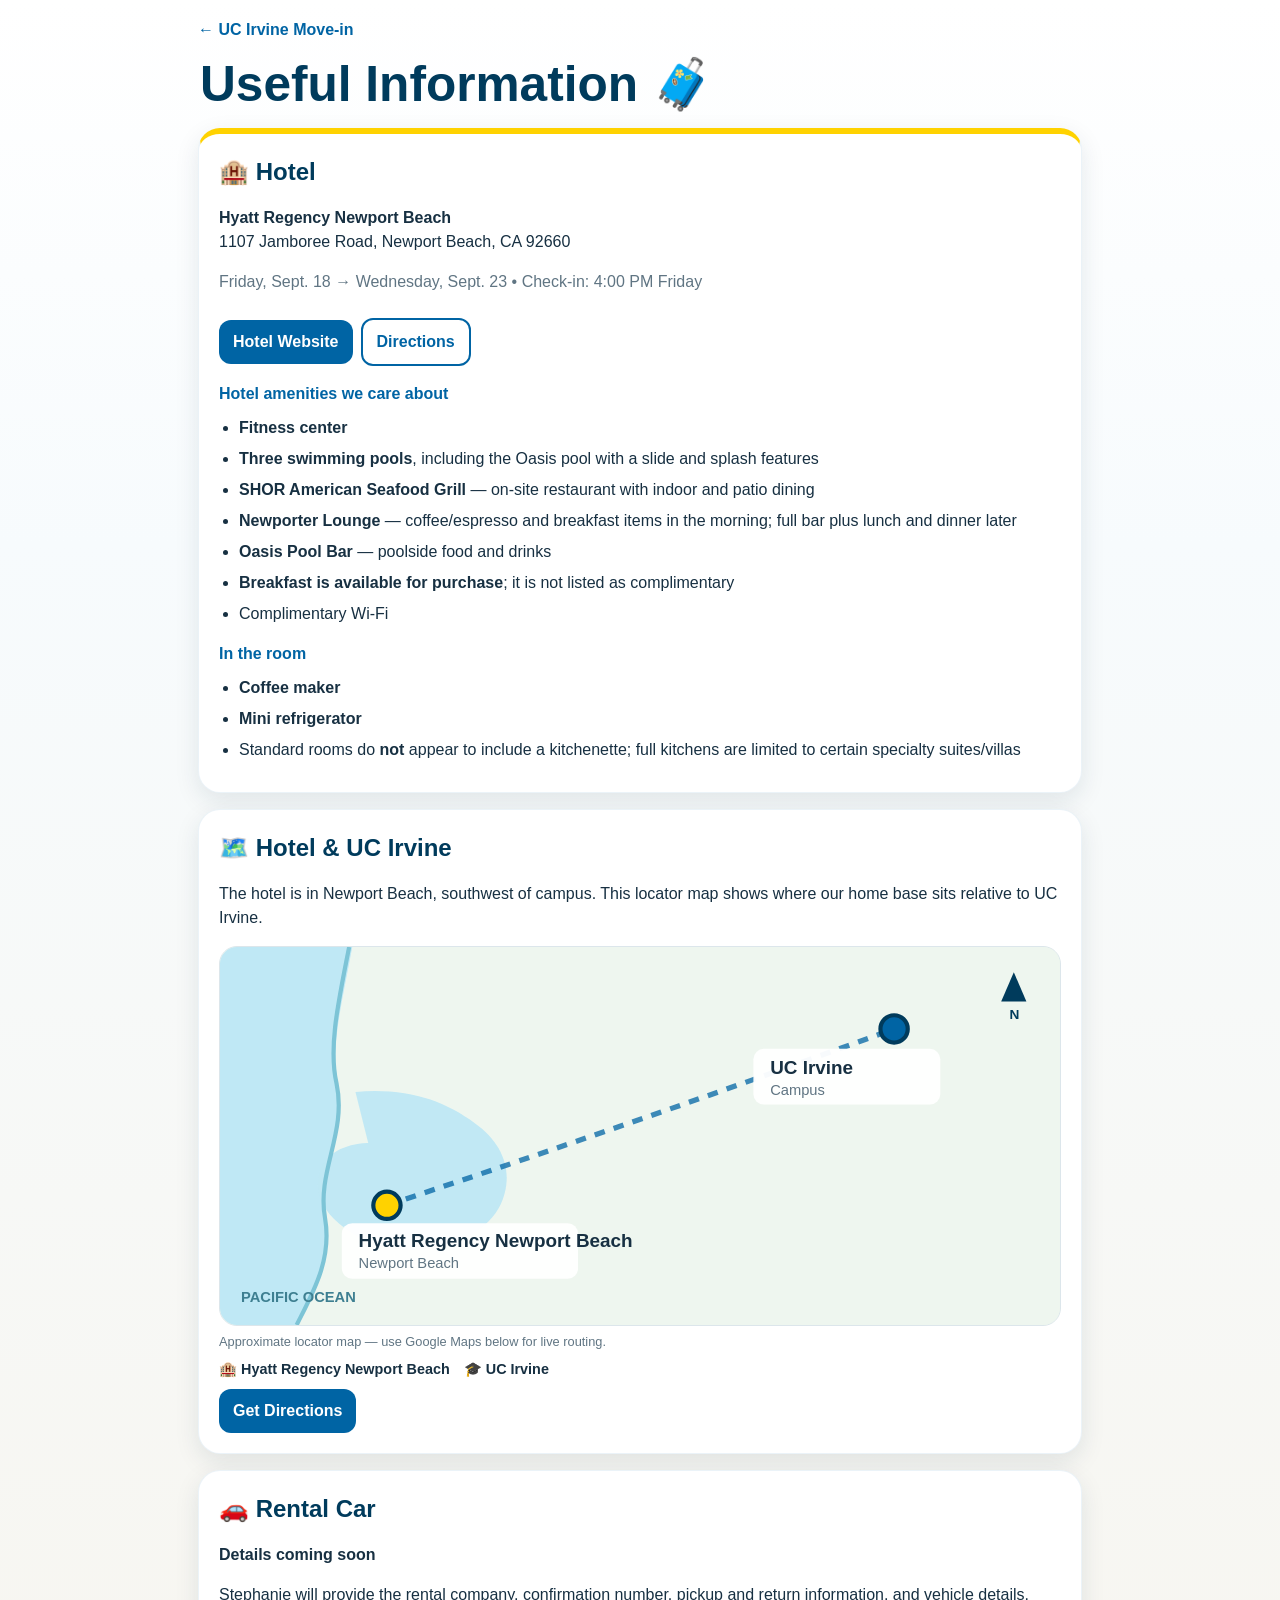
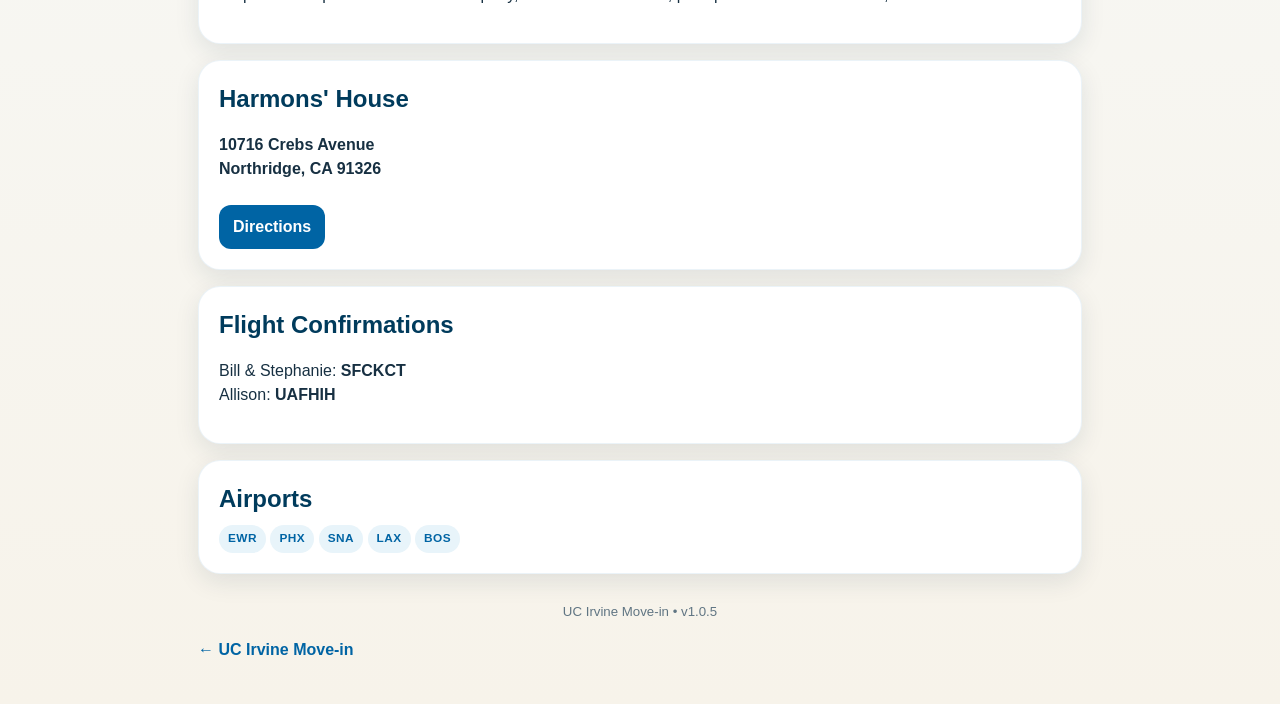
==== commit e7c14614: "Add football, weather and confirmed move-in details in v1.0.5" ====
--- a/details.html
+++ b/details.html
@@ -24,4 +24,4 @@
 </div><p class="map-note">Approximate locator map — use Google Maps below for live routing.</p><div class="map-key"><span>🏨 <strong>Hyatt Regency Newport Beach</strong></span><span>🎓 <strong>UC Irvine</strong></span></div><a class="button" href="https://www.google.com/maps/dir/?api=1&origin=Hyatt+Regency+Newport+Beach+1107+Jamboree+Road+Newport+Beach+CA+92660&destination=University+of+California+Irvine+Irvine+CA">Get Directions</a></section>
 <section class="info"><h2>🚗 Rental Car</h2><p><strong>Details coming soon</strong></p><p>Stephanie will provide the rental company, confirmation number, pickup and return information, and vehicle details.</p></section>
 <section class="info"><h2>Harmons' House</h2><p><strong>10716 Crebs Avenue<br>Northridge, CA 91326</strong></p><a class="button" href="https://maps.google.com/?q=10716+Crebs+Avenue+Northridge+CA+91326">Directions</a></section>
-<section class="info"><h2>Flight Confirmations</h2><p>Bill & Stephanie: <strong>SFCKCT</strong><br>Allison: <strong>UAFHIH</strong></p></section><section class="info"><h2>Airports</h2><span class="pill">EWR</span> <span class="pill">PHX</span> <span class="pill">SNA</span> <span class="pill">LAX</span> <span class="pill">BOS</span></section><div class="footer">UC Irvine Move-in • v1.0.4</div><a class="back bottom-back" href="index.html">← UC Irvine Move-in</a></main></body></html>+<section class="info"><h2>Flight Confirmations</h2><p>Bill & Stephanie: <strong>SFCKCT</strong><br>Allison: <strong>UAFHIH</strong></p></section><section class="info"><h2>Airports</h2><span class="pill">EWR</span> <span class="pill">PHX</span> <span class="pill">SNA</span> <span class="pill">LAX</span> <span class="pill">BOS</span></section><div class="footer">UC Irvine Move-in • v1.0.5</div><a class="back bottom-back" href="index.html">← UC Irvine Move-in</a></main></body></html>
--- a/styles.css
+++ b/styles.css
@@ -3,3 +3,5 @@
 @media(max-width:640px){.wrap{padding-left:14px;padding-right:14px}.hero{margin-left:-14px;margin-right:-14px;min-height:310px}.grid{grid-template-columns:1fr}.card.feature{grid-column:auto}.card{min-height:0}.photo{height:230px}.map-wrap iframe{height:280px}}
 
 .bottom-back{margin-top:12px;margin-bottom:0}.locator-map{overflow:hidden;border-radius:18px;border:1px solid var(--line);margin:14px 0 6px;background:#eef6ef}.locator-map svg{display:block;width:100%;height:auto}.map-note{font-size:.8rem;color:var(--muted);margin:6px 0 0}
+
+.timezone-note{margin:0;color:var(--muted)}.game-time{font-size:1.08rem;color:var(--uci-dark)}.football-main{border-top:6px solid var(--uci-gold)}.football-highlight{background:#fff9db;border-radius:14px;padding-left:12px;padding-right:12px}.football-highlight a{color:var(--uci-blue);font-weight:800;text-decoration:none}.watch-option{border-top:1px solid var(--line);padding:14px 0}.watch-option:first-of-type{border-top:0}.watch-option h3{margin:0 0 4px;color:var(--uci-blue)}.watch-option p{margin:0 0 4px}.conflict-note{background:#fff7e7;border-radius:12px;padding:10px 12px}.ticket-reminder{border-left:6px solid var(--uci-gold)}.weather-feature{border-top:6px solid var(--uci-gold)}.weather-grid{display:grid;grid-template-columns:repeat(2,minmax(0,1fr));gap:10px;margin-top:14px}.weather-grid>div{background:#f6fafc;border:1px solid var(--line);border-radius:14px;padding:13px}@media(max-width:640px){.weather-grid{grid-template-columns:1fr}}
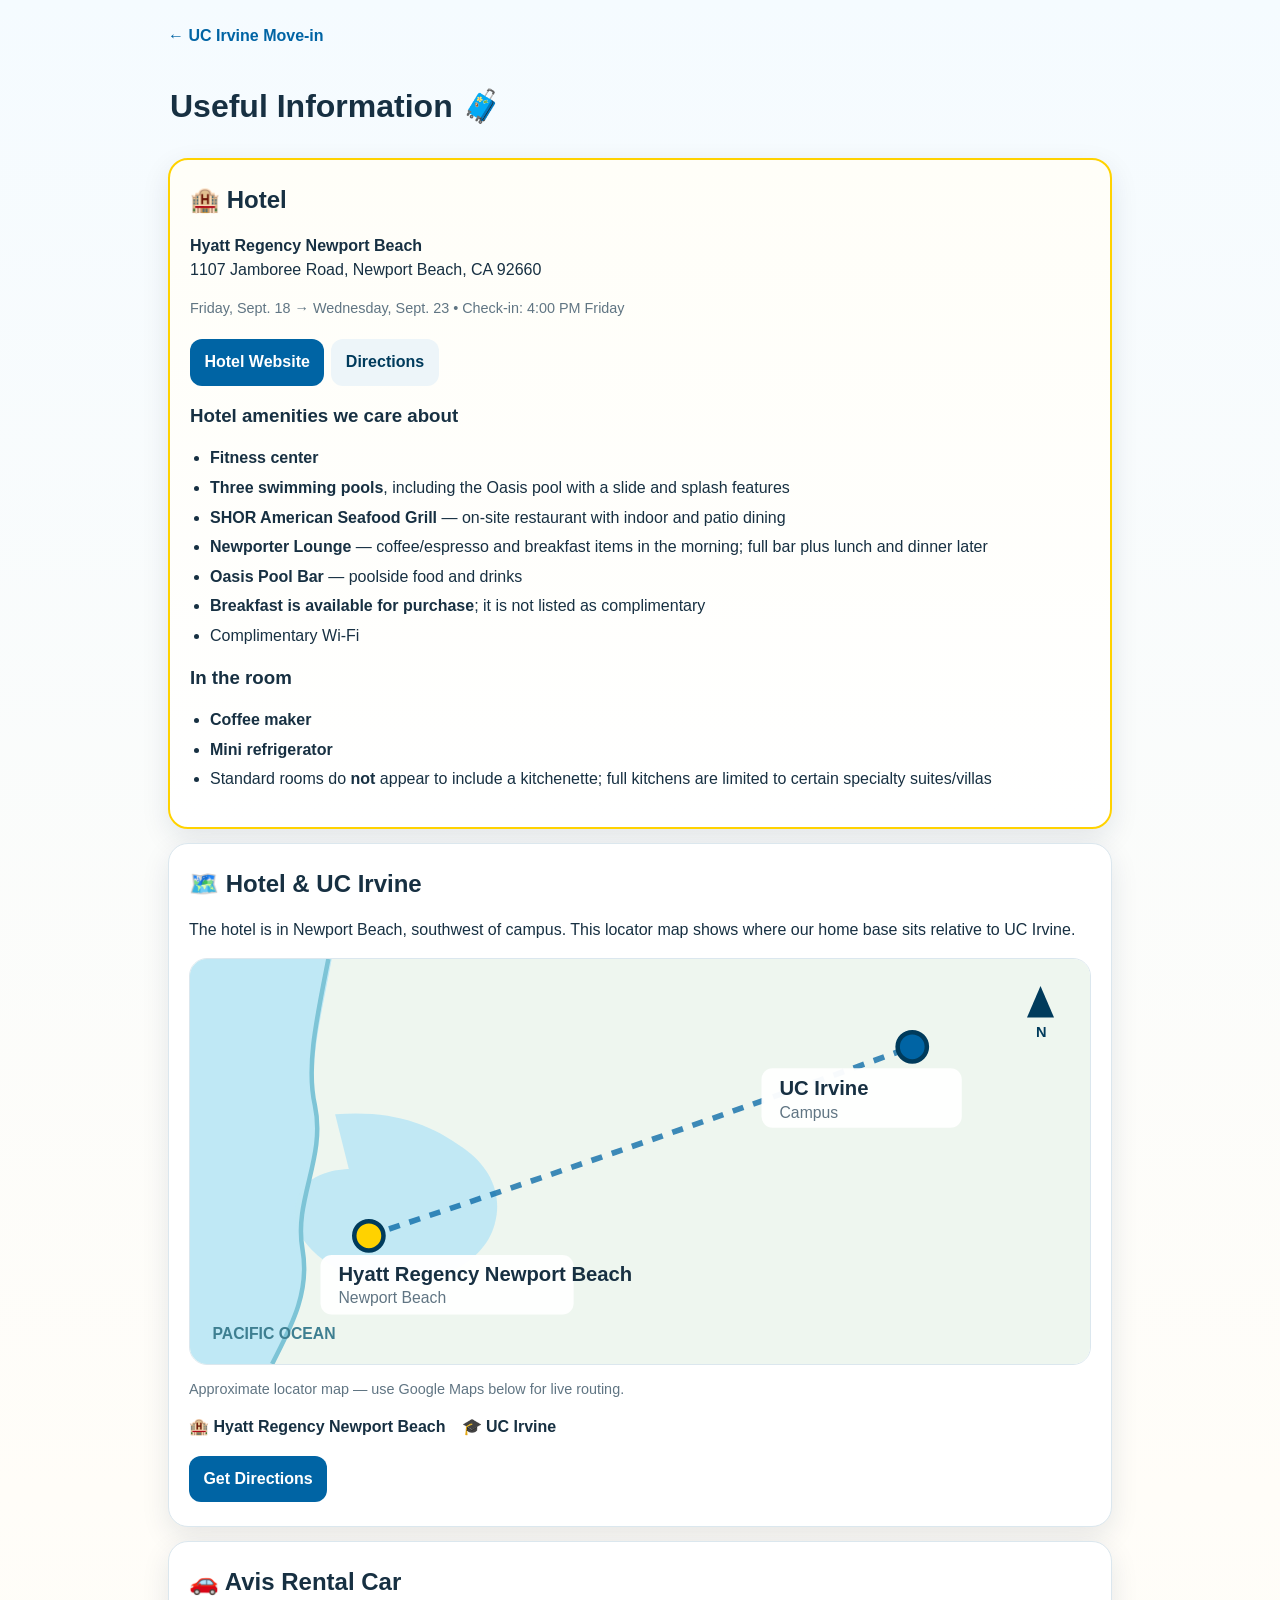
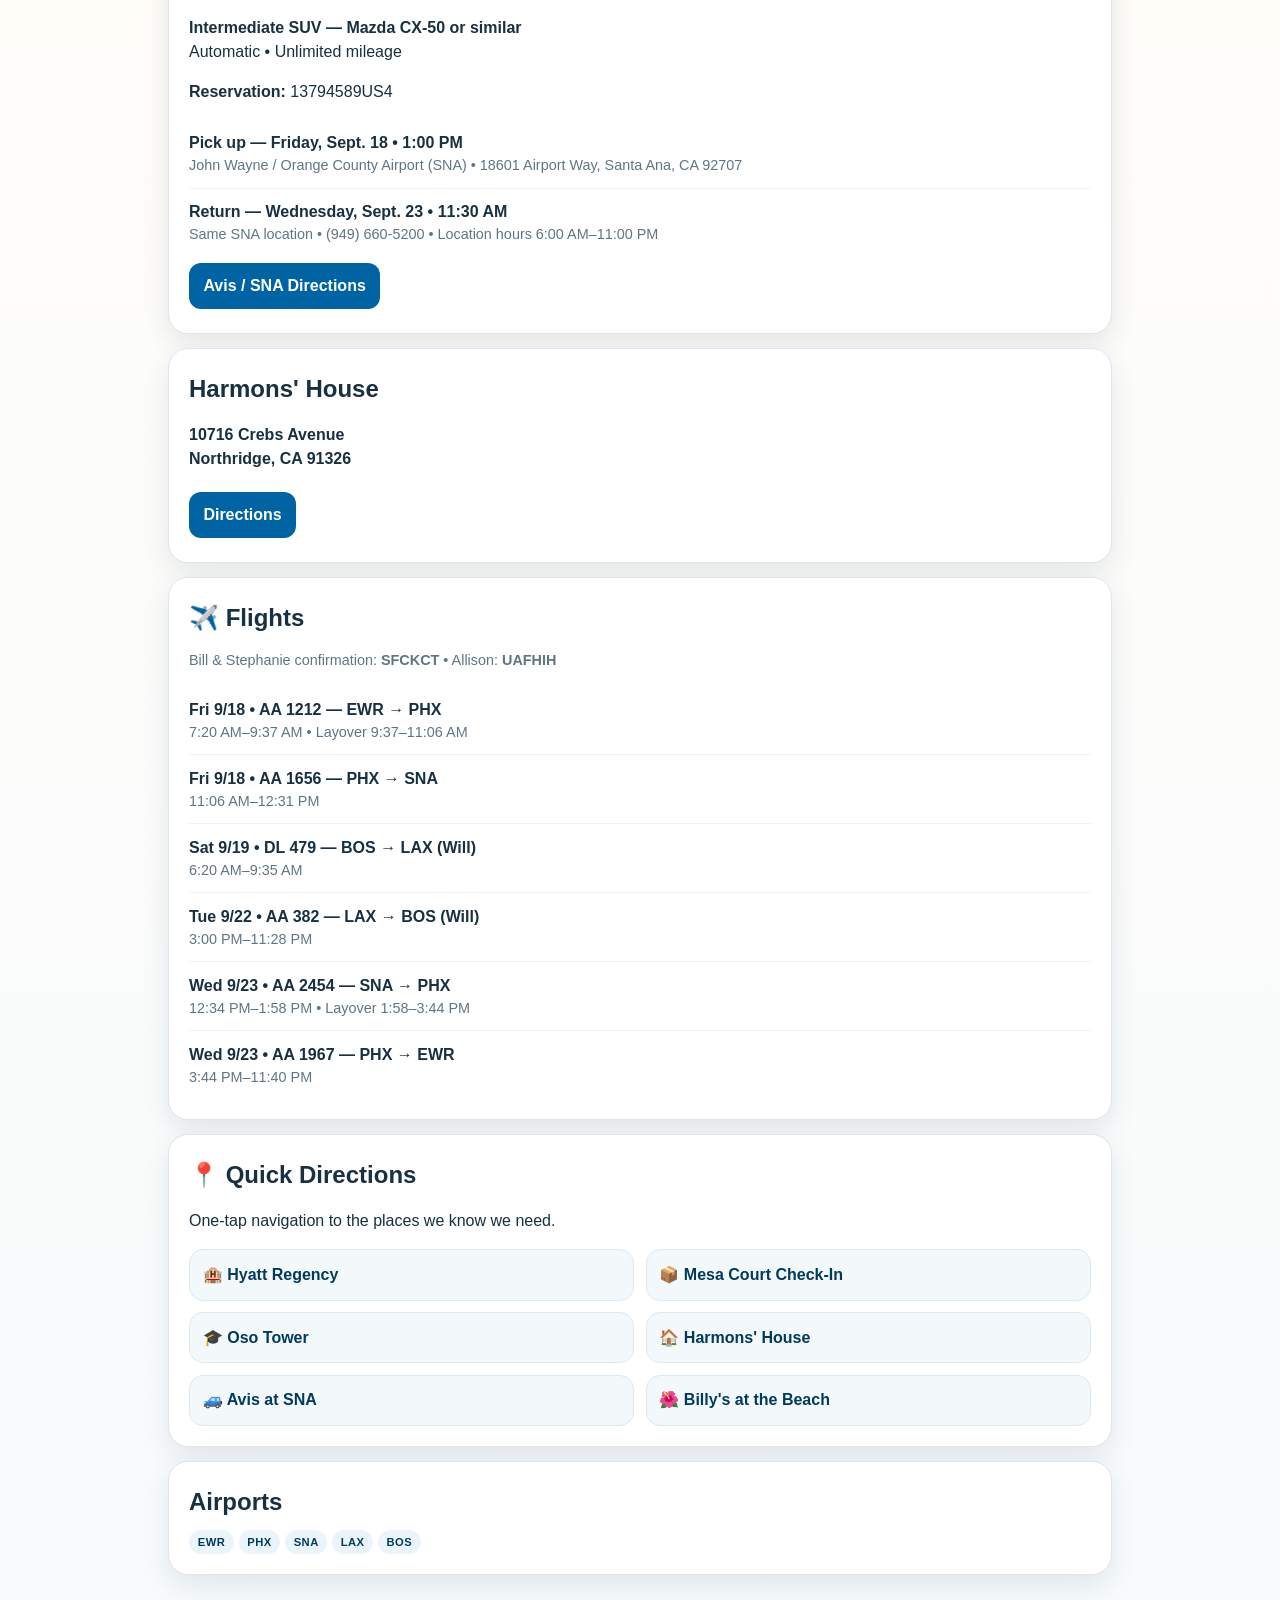
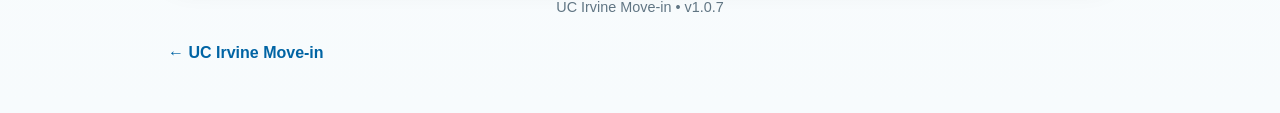
==== commit e2938f9b: "Prepare UC Irvine Move-in app for travel in v1.0.7" ====
--- a/details.html
+++ b/details.html
@@ -22,6 +22,6 @@
 <g transform="translate(744 24)"><path d="M0 28L12 0L24 28Z" fill="#003b5c"/><text x="8" y="45" font-size="13" font-weight="700" fill="#003b5c">N</text></g>
 </svg>
 </div><p class="map-note">Approximate locator map — use Google Maps below for live routing.</p><div class="map-key"><span>🏨 <strong>Hyatt Regency Newport Beach</strong></span><span>🎓 <strong>UC Irvine</strong></span></div><a class="button" href="https://www.google.com/maps/dir/?api=1&origin=Hyatt+Regency+Newport+Beach+1107+Jamboree+Road+Newport+Beach+CA+92660&destination=University+of+California+Irvine+Irvine+CA">Get Directions</a></section>
-<section class="info"><h2>🚗 Rental Car</h2><p><strong>Details coming soon</strong></p><p>Stephanie will provide the rental company, confirmation number, pickup and return information, and vehicle details.</p></section>
+<section class="info"><h2>🚗 Avis Rental Car</h2><p><strong>Intermediate SUV — Mazda CX-50 or similar</strong><br>Automatic • Unlimited mileage</p><p><strong>Reservation:</strong> 13794589US4</p><div class="flight-row"><div class="flight-route">Pick up — Friday, Sept. 18 • 1:00 PM</div><div class="flight-sub">John Wayne / Orange County Airport (SNA) • 18601 Airport Way, Santa Ana, CA 92707</div></div><div class="flight-row"><div class="flight-route">Return — Wednesday, Sept. 23 • 11:30 AM</div><div class="flight-sub">Same SNA location • (949) 660-5200 • Location hours 6:00 AM–11:00 PM</div></div><a class="button" href="https://www.google.com/maps/search/?api=1&query=18601+Airport+Way+Santa+Ana+CA+92707">Avis / SNA Directions</a></section>
 <section class="info"><h2>Harmons' House</h2><p><strong>10716 Crebs Avenue<br>Northridge, CA 91326</strong></p><a class="button" href="https://maps.google.com/?q=10716+Crebs+Avenue+Northridge+CA+91326">Directions</a></section>
-<section class="info"><h2>Flight Confirmations</h2><p>Bill & Stephanie: <strong>SFCKCT</strong><br>Allison: <strong>UAFHIH</strong></p></section><section class="info"><h2>Airports</h2><span class="pill">EWR</span> <span class="pill">PHX</span> <span class="pill">SNA</span> <span class="pill">LAX</span> <span class="pill">BOS</span></section><div class="footer">UC Irvine Move-in • v1.0.5</div><a class="back bottom-back" href="index.html">← UC Irvine Move-in</a></main></body></html>+<section class="info"><h2>✈️ Flights</h2><p class="hotel-meta">Bill & Stephanie confirmation: <strong>SFCKCT</strong> • Allison: <strong>UAFHIH</strong></p><div class="flight-row"><div class="flight-route">Fri 9/18 • AA 1212 — EWR → PHX</div><div class="flight-sub">7:20 AM–9:37 AM • Layover 9:37–11:06 AM</div></div><div class="flight-row"><div class="flight-route">Fri 9/18 • AA 1656 — PHX → SNA</div><div class="flight-sub">11:06 AM–12:31 PM</div></div><div class="flight-row"><div class="flight-route">Sat 9/19 • DL 479 — BOS → LAX (Will)</div><div class="flight-sub">6:20 AM–9:35 AM</div></div><div class="flight-row"><div class="flight-route">Tue 9/22 • AA 382 — LAX → BOS (Will)</div><div class="flight-sub">3:00 PM–11:28 PM</div></div><div class="flight-row"><div class="flight-route">Wed 9/23 • AA 2454 — SNA → PHX</div><div class="flight-sub">12:34 PM–1:58 PM • Layover 1:58–3:44 PM</div></div><div class="flight-row"><div class="flight-route">Wed 9/23 • AA 1967 — PHX → EWR</div><div class="flight-sub">3:44 PM–11:40 PM</div></div></section><section class="info"><h2>📍 Quick Directions</h2><p>One-tap navigation to the places we know we need.</p><div class="quick-grid"><a class="quick-link" href="https://www.google.com/maps/search/?api=1&query=Hyatt+Regency+Newport+Beach+1107+Jamboree+Road+Newport+Beach+CA+92660">🏨 Hyatt Regency</a><a class="quick-link" href="https://www.google.com/maps/search/?api=1&query=4057+Mesa+Road+Irvine+CA+92617">📦 Mesa Court Check-In</a><a class="quick-link" href="https://www.google.com/maps/search/?api=1&query=Oso+Tower+UC+Irvine">🎓 Oso Tower</a><a class="quick-link" href="https://maps.google.com/?q=10716+Crebs+Avenue+Northridge+CA+91326">🏠 Harmons' House</a><a class="quick-link" href="https://www.google.com/maps/search/?api=1&query=18601+Airport+Way+Santa+Ana+CA+92707">🚙 Avis at SNA</a><a class="quick-link" href="https://www.google.com/maps/search/?api=1&query=Billys+at+the+Beach+2751+West+Coast+Hwy+Newport+Beach+CA">🌺 Billy's at the Beach</a></div></section><section class="info"><h2>Airports</h2><span class="pill">EWR</span> <span class="pill">PHX</span> <span class="pill">SNA</span> <span class="pill">LAX</span> <span class="pill">BOS</span></section><div class="footer">UC Irvine Move-in • v1.0.7</div><a class="back bottom-back" href="index.html">← UC Irvine Move-in</a></main></body></html>
--- a/styles.css
+++ b/styles.css
@@ -1,7 +1,3 @@
-:root{--uci-blue:#0064a4;--uci-dark:#003b5c;--uci-gold:#ffd200;--sand:#f7f3ea;--ink:#173042;--muted:#607583;--card:#fff;--line:#dce6eb;--shadow:0 8px 24px rgba(18,49,67,.10)}
-*{box-sizing:border-box}html{background:var(--sand)}body{margin:0;font-family:-apple-system,BlinkMacSystemFont,"Segoe UI",Roboto,Helvetica,Arial,sans-serif;color:var(--ink);background:linear-gradient(#fff 0,#f7fbfd 34rem,var(--sand) 100%);line-height:1.5}.wrap{width:min(920px,100%);margin:0 auto;padding:0 18px 42px}.hero{margin:0 -18px 18px;min-height:390px;background-position:center;background-size:cover;border-radius:0 0 28px 28px;box-shadow:var(--shadow)}.hero-image{background-image:url('hero-coast.png')}.right-now{margin:18px 0 22px;padding:18px 20px;border-radius:20px;background:#fff;box-shadow:var(--shadow);border-left:6px solid var(--uci-gold)}.right-now strong{display:block;font-size:1.25rem;margin-top:3px}.eyebrow{font-size:.78rem;font-weight:800;text-transform:uppercase;letter-spacing:.11em;color:var(--uci-blue)}.grid{display:grid;grid-template-columns:repeat(2,minmax(0,1fr));gap:16px}.card,.info,.activity,.restaurant,.day,.question{background:var(--card);border-radius:22px;padding:20px;box-shadow:var(--shadow);border:1px solid rgba(0,100,164,.08)}.card{display:block;color:inherit;text-decoration:none;min-height:174px;transition:transform .15s ease,box-shadow .15s ease}.card:hover{transform:translateY(-2px);box-shadow:0 12px 30px rgba(18,49,67,.15)}.card.feature{grid-column:1/-1;background:linear-gradient(135deg,#fff9db,#fff)}.card h3{font-size:1.35rem;margin:7px 0 6px}.card p{color:var(--muted);margin:0}.icon{font-size:2rem}.badge,.pill{display:inline-block;background:#e8f4fa;color:var(--uci-blue);font-weight:800;font-size:.74rem;letter-spacing:.04em;padding:5px 9px;border-radius:999px}.badge{background:var(--uci-gold);color:var(--uci-dark)}.footer{text-align:center;color:var(--muted);font-size:.83rem;margin:28px 0 4px}.back{display:inline-block;margin:18px 0 4px;text-decoration:none;color:var(--uci-blue);font-weight:800}.page-head{padding:10px 2px 16px}.page-head h1{margin:2px 0;font-size:clamp(2rem,7vw,3.1rem);line-height:1.05;color:var(--uci-dark)}.info,.activity,.restaurant,.day,.question{margin-bottom:16px}.info h2,.activity h2,.restaurant h2,.day h2,.question h2{margin:0 0 8px;color:var(--uci-dark)}.movein{border-top:6px solid var(--uci-gold)}.item{padding:10px 0;border-top:1px solid var(--line)}.item:first-of-type{border-top:0}.time{font-weight:800;color:var(--uci-dark)}.button{display:inline-block;text-decoration:none;background:var(--uci-blue);color:white;font-weight:800;border-radius:12px;padding:10px 14px;margin:8px 8px 0 0;border:0}.button.secondary{background:white;color:var(--uci-blue);border:2px solid var(--uci-blue)}.photo{height:300px;background-size:cover;background-position:center;border-radius:18px;margin-top:14px}.photo-caption{font-size:.82rem;color:var(--muted);margin-top:6px}.amenities{padding-left:1.25rem;margin:10px 0}.amenities li{margin:7px 0}.amenity-group{margin-top:16px}.amenity-group h3{font-size:1rem;margin:0 0 4px;color:var(--uci-blue)}.map-wrap{overflow:hidden;border-radius:18px;border:1px solid var(--line);margin:14px 0 6px;background:#eef5f8}.map-wrap iframe{display:block;width:100%;height:320px;border:0}.map-key{display:flex;gap:14px;flex-wrap:wrap;font-size:.9rem;margin-top:8px;color:var(--muted)}.map-key strong{color:var(--ink)}.answer-btn{display:block;width:100%;text-align:left;background:white;border:2px solid #d9e7ee;border-radius:14px;padding:13px 14px;margin:9px 0;font:inherit;font-weight:700;color:var(--ink)}.answer-btn:disabled{opacity:.72}.feedback{margin-top:15px;font-weight:650}.hotel-meta{color:var(--muted);margin-top:0}
-@media(max-width:640px){.wrap{padding-left:14px;padding-right:14px}.hero{margin-left:-14px;margin-right:-14px;min-height:310px}.grid{grid-template-columns:1fr}.card.feature{grid-column:auto}.card{min-height:0}.photo{height:230px}.map-wrap iframe{height:280px}}
-
-.bottom-back{margin-top:12px;margin-bottom:0}.locator-map{overflow:hidden;border-radius:18px;border:1px solid var(--line);margin:14px 0 6px;background:#eef6ef}.locator-map svg{display:block;width:100%;height:auto}.map-note{font-size:.8rem;color:var(--muted);margin:6px 0 0}
-
-.timezone-note{margin:0;color:var(--muted)}.game-time{font-size:1.08rem;color:var(--uci-dark)}.football-main{border-top:6px solid var(--uci-gold)}.football-highlight{background:#fff9db;border-radius:14px;padding-left:12px;padding-right:12px}.football-highlight a{color:var(--uci-blue);font-weight:800;text-decoration:none}.watch-option{border-top:1px solid var(--line);padding:14px 0}.watch-option:first-of-type{border-top:0}.watch-option h3{margin:0 0 4px;color:var(--uci-blue)}.watch-option p{margin:0 0 4px}.conflict-note{background:#fff7e7;border-radius:12px;padding:10px 12px}.ticket-reminder{border-left:6px solid var(--uci-gold)}.weather-feature{border-top:6px solid var(--uci-gold)}.weather-grid{display:grid;grid-template-columns:repeat(2,minmax(0,1fr));gap:10px;margin-top:14px}.weather-grid>div{background:#f6fafc;border:1px solid var(--line);border-radius:14px;padding:13px}@media(max-width:640px){.weather-grid{grid-template-columns:1fr}}
+:root{--uci-blue:#0064a4;--uci-navy:#003b5c;--uci-gold:#ffd200;--ink:#173042;--muted:#607583;--sand:#fffaf0;--card:#fff;--line:#dbe7ee;--shadow:0 10px 28px rgba(16,42,67,.10)}
+*{box-sizing:border-box}html{scroll-behavior:smooth}body{margin:0;font-family:-apple-system,BlinkMacSystemFont,"Segoe UI",Roboto,Helvetica,Arial,sans-serif;background:linear-gradient(#f5fbff,#fffdf8 45%,#f7fbfd);color:var(--ink);line-height:1.5}.wrap{max-width:980px;margin:0 auto;padding:18px 18px 44px}.hero{border-radius:24px;min-height:390px;box-shadow:var(--shadow);overflow:hidden;background:#dceaf1}.hero-image{background-image:url('hero-coast.png');background-position:center;background-size:cover}.right-now{margin:18px 0;padding:18px 20px;border-radius:18px;background:linear-gradient(135deg,var(--uci-navy),var(--uci-blue));color:white;box-shadow:var(--shadow)}.right-now strong{font-size:1.28rem;display:block}.right-now-detail{margin-top:.35rem;color:#edf8ff}.eyebrow{font-size:.78rem;letter-spacing:.08em;text-transform:uppercase;font-weight:800;opacity:.85;margin-bottom:.25rem}.grid{display:grid;grid-template-columns:repeat(2,minmax(0,1fr));gap:14px}.card,.info,.day,.restaurant,.activity,.question{background:var(--card);border:1px solid var(--line);border-radius:20px;box-shadow:var(--shadow)}.card{padding:19px;text-decoration:none;color:inherit;transition:.16s transform,.16s box-shadow}.card:hover{transform:translateY(-2px);box-shadow:0 14px 34px rgba(16,42,67,.14)}.card.feature{grid-column:1/-1;background:linear-gradient(135deg,#fff9d9,#fff)}.card h3{margin:.25rem 0 .3rem;font-size:1.18rem}.card p{margin:0;color:var(--muted)}.icon{font-size:1.8rem}.badge,.pill{display:inline-block;border-radius:999px;font-size:.7rem;font-weight:800;letter-spacing:.04em}.badge{background:var(--uci-gold);color:var(--uci-navy);padding:.3rem .55rem}.pill{background:#eaf5fb;color:var(--uci-navy);padding:.25rem .55rem}.page-head{padding:18px 2px 8px}.page-head h1{font-size:2rem;margin:.1rem 0 .4rem}.back{display:inline-block;color:var(--uci-blue);font-weight:800;text-decoration:none;margin:6px 0 14px}.bottom-back{margin:22px 0 4px}.info,.day,.restaurant,.activity,.question{padding:20px;margin:14px 0}.info h2,.day h2,.restaurant h2,.activity h2{margin:.1rem 0 .55rem}.info h3{margin:.8rem 0 .3rem}.movein{border:2px solid var(--uci-gold);background:linear-gradient(180deg,#fffef8,#fff)}.item{padding:.55rem 0;border-top:1px solid #edf2f5}.item:first-of-type{border-top:0}.time{font-weight:800;color:var(--uci-navy)}.football-highlight{background:#fff9df;border-radius:12px;padding:.8rem}.button{display:inline-block;margin:.35rem .45rem .25rem 0;padding:.7rem .9rem;border-radius:12px;background:var(--uci-blue);color:#fff;text-decoration:none;font-weight:800;border:0}.button.secondary{background:#edf5f9;color:var(--uci-navy)}.button.gold{background:var(--uci-gold);color:var(--uci-navy)}.amenities{padding-left:1.25rem}.amenities li{margin:.35rem 0}.hotel-meta,.map-note,.timezone-note,.photo-caption,.footer{color:var(--muted);font-size:.9rem}.footer{text-align:center;margin-top:22px}.photo{height:320px;border-radius:16px;background-size:cover;background-position:center;margin-top:12px}.locator-map{border-radius:18px;overflow:hidden;border:1px solid var(--line);background:white}.locator-map svg{display:block;width:100%;height:auto}.map-key{display:flex;gap:1rem;flex-wrap:wrap;margin:.7rem 0}.watch-option{padding:.6rem 0;border-top:1px solid #edf2f5}.game-time{font-size:1.05rem}.conflict-note{background:#fff4e6;padding:.8rem;border-radius:12px}.ticket-reminder{background:#f4f9ff;border-color:#b8d8eb}.quick-grid{display:grid;grid-template-columns:repeat(2,minmax(0,1fr));gap:.7rem;margin-top:.8rem}.quick-link{display:block;padding:.8rem;border-radius:14px;background:#f3f8fb;text-decoration:none;color:var(--uci-navy);font-weight:800;border:1px solid #dce9f0}.flight-row{padding:.7rem 0;border-top:1px solid #edf2f5}.flight-row:first-of-type{border-top:0}.flight-route{font-weight:800}.flight-sub{font-size:.9rem;color:var(--muted)}.essential-list{display:grid;gap:.55rem;margin-top:.8rem}.essential{padding:.75rem .85rem;border-radius:12px;background:#fff8d9;border-left:5px solid var(--uci-gold)}.answer-btn{display:block;width:100%;text-align:left;border:1px solid #d9e7ef;background:#fff;border-radius:12px;padding:.8rem;margin:.55rem 0;font-size:1rem}.answer-btn:disabled{opacity:.65}.feedback{margin-top:.8rem}.today-chip{display:inline-block;margin-top:.5rem;padding:.3rem .55rem;border-radius:999px;background:#fff1a8;color:#563f00;font-weight:800;font-size:.75rem}.section-label{font-size:.75rem;font-weight:800;text-transform:uppercase;letter-spacing:.06em;color:var(--uci-blue);margin-bottom:.25rem}
+@media(max-width:700px){.wrap{padding:12px 13px 34px}.hero{min-height:300px;border-radius:18px}.grid{grid-template-columns:1fr}.card.feature{grid-column:auto}.quick-grid{grid-template-columns:1fr}.page-head h1{font-size:1.7rem}.photo{height:240px}.info,.day,.restaurant,.activity,.question{padding:16px}.right-now{padding:15px 16px}}
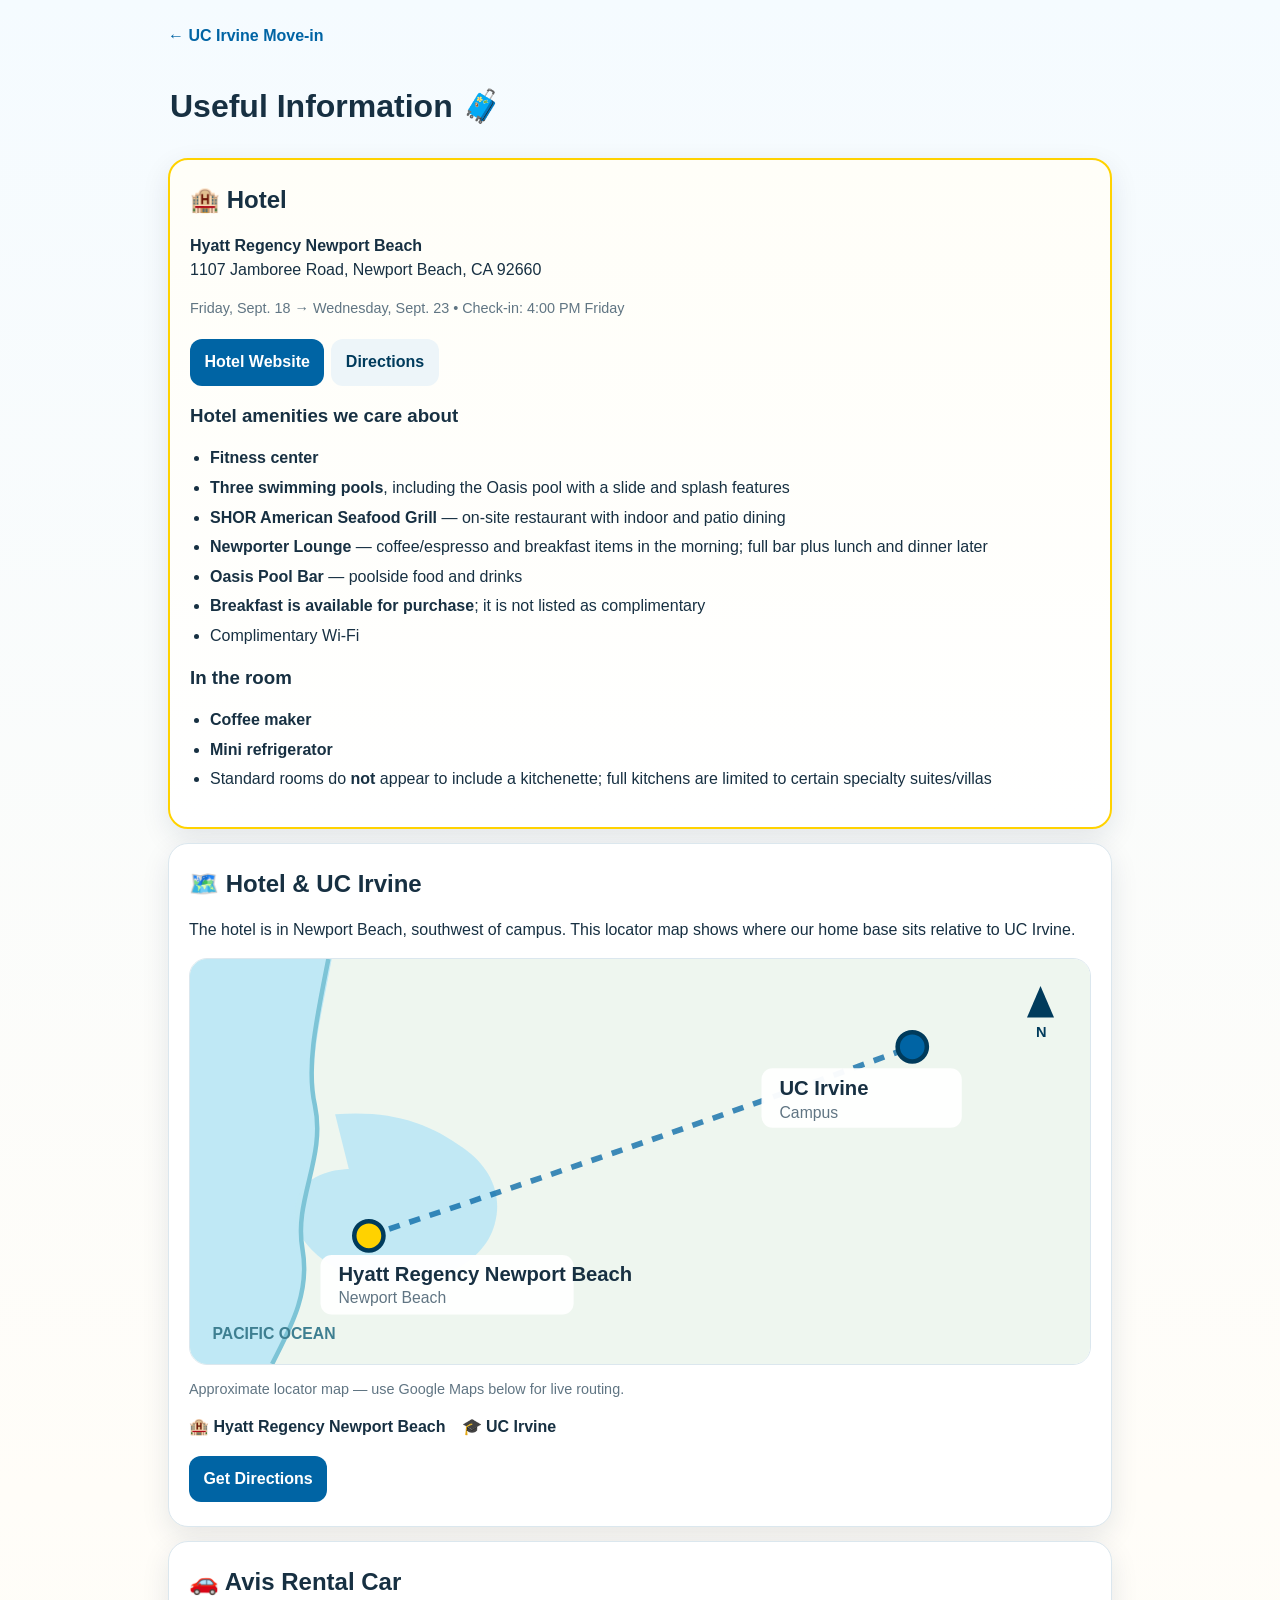
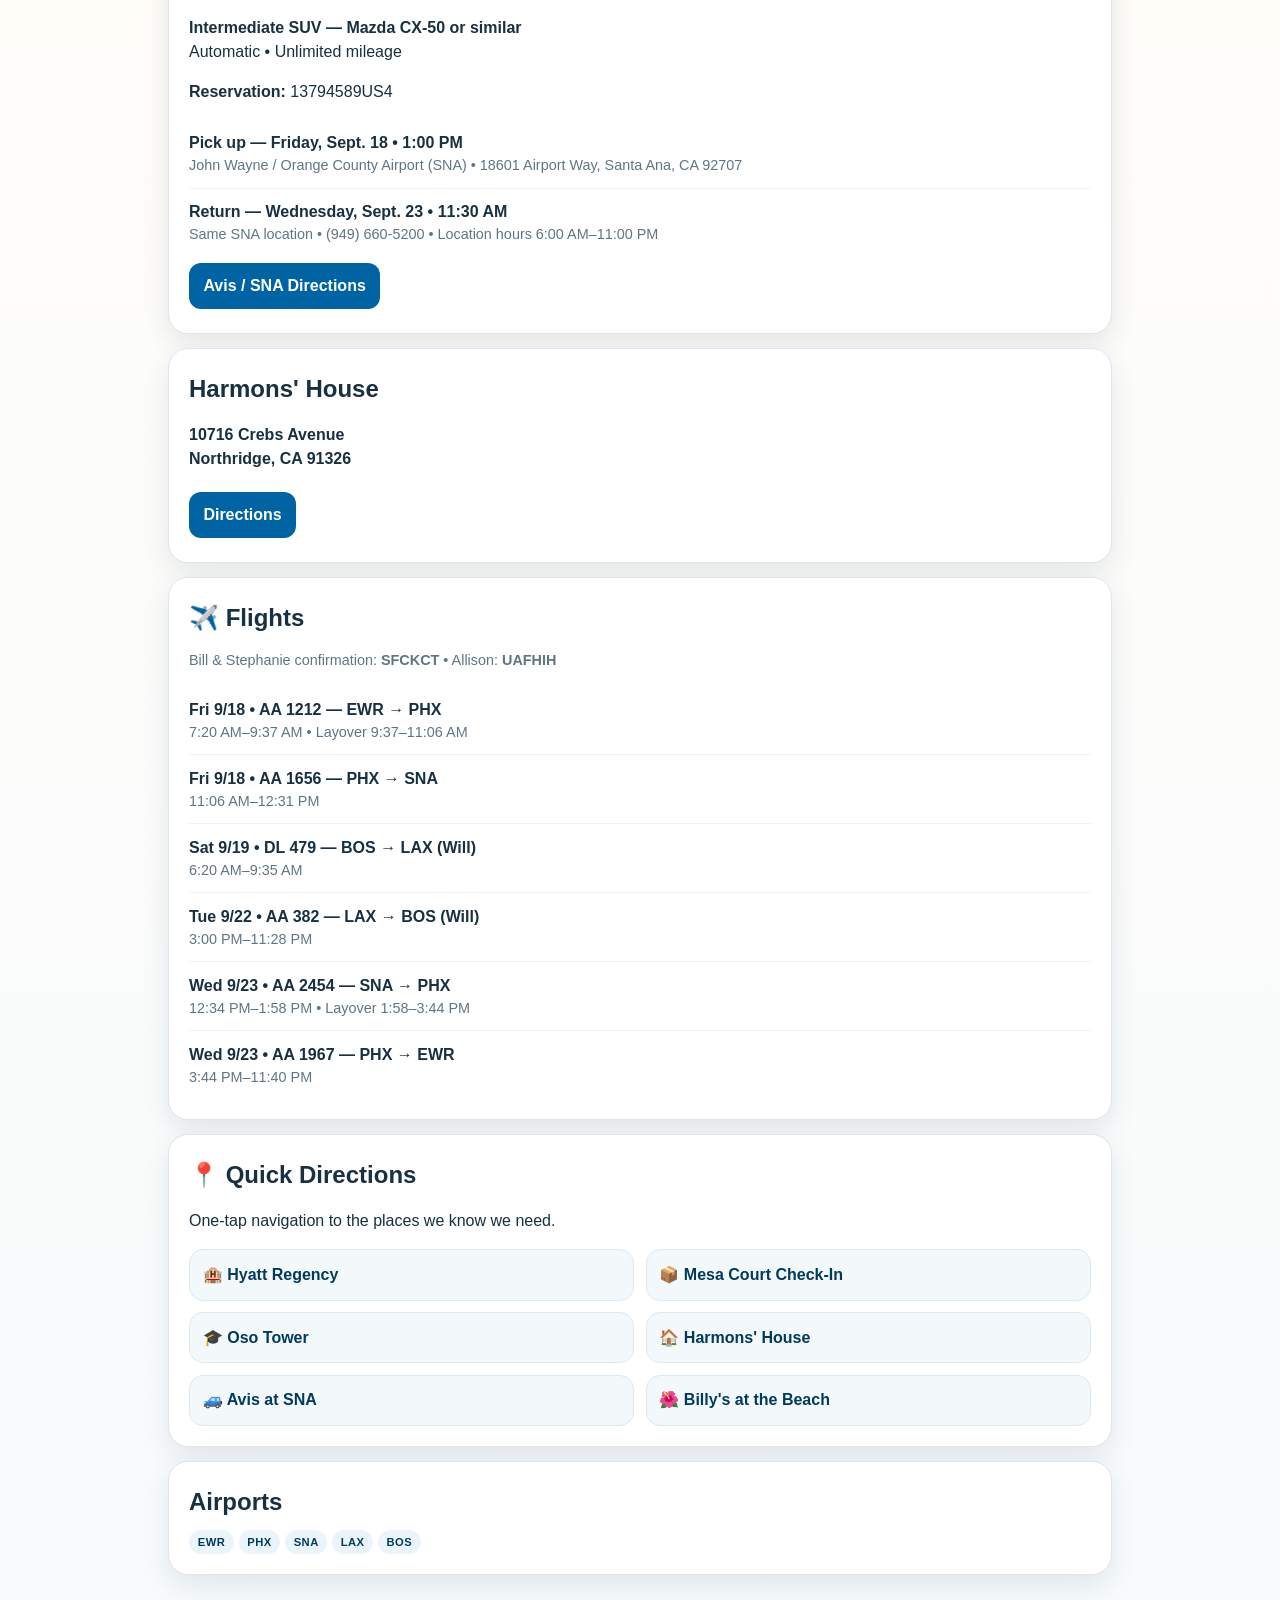
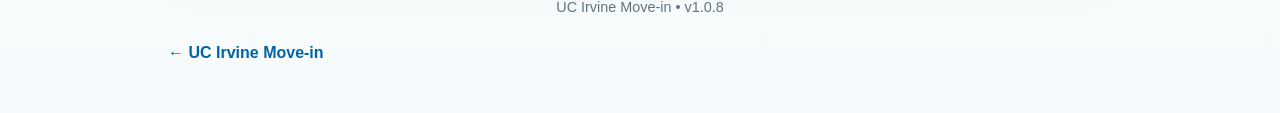
==== commit 26bf6384: "Add custom app icon and favicon in v1.0.8" ====
--- a/details.html
+++ b/details.html
@@ -1,4 +1,4 @@
-<!doctype html><html><head><meta charset="utf-8"><meta name="viewport" content="width=device-width,initial-scale=1"><title>Useful Information</title><link rel="stylesheet" href="styles.css"></head><body><main class="wrap"><a class="back" href="index.html">← UC Irvine Move-in</a><div class="page-head"><h1>Useful Information 🧳</h1></div>
+<!doctype html><html><head><meta charset="utf-8"><meta name="viewport" content="width=device-width,initial-scale=1"><title>Useful Information</title><link rel="stylesheet" href="styles.css"><link rel="icon" type="image/png" sizes="32x32" href="favicon-32.png"><link rel="icon" type="image/png" sizes="16x16" href="favicon-16.png"><link rel="shortcut icon" href="favicon.ico"><link rel="apple-touch-icon" sizes="180x180" href="apple-touch-icon.png"><link rel="manifest" href="manifest.webmanifest"><meta name="theme-color" content="#0072ce"></head><body><main class="wrap"><a class="back" href="index.html">← UC Irvine Move-in</a><div class="page-head"><h1>Useful Information 🧳</h1></div>
 <section class="info movein"><h2>🏨 Hotel</h2><p><strong>Hyatt Regency Newport Beach</strong><br>1107 Jamboree Road, Newport Beach, CA 92660</p><p class="hotel-meta">Friday, Sept. 18 → Wednesday, Sept. 23 • Check-in: 4:00 PM Friday</p><a class="button" href="https://www.hyatt.com/hyatt-regency/en-US/newpo-hyatt-regency-newport-beach">Hotel Website</a><a class="button secondary" href="https://www.google.com/maps/search/?api=1&query=Hyatt+Regency+Newport+Beach+1107+Jamboree+Road+Newport+Beach+CA+92660">Directions</a>
 <div class="amenity-group"><h3>Hotel amenities we care about</h3><ul class="amenities"><li><strong>Fitness center</strong></li><li><strong>Three swimming pools</strong>, including the Oasis pool with a slide and splash features</li><li><strong>SHOR American Seafood Grill</strong> — on-site restaurant with indoor and patio dining</li><li><strong>Newporter Lounge</strong> — coffee/espresso and breakfast items in the morning; full bar plus lunch and dinner later</li><li><strong>Oasis Pool Bar</strong> — poolside food and drinks</li><li><strong>Breakfast is available for purchase</strong>; it is not listed as complimentary</li><li>Complimentary Wi-Fi</li></ul></div>
 <div class="amenity-group"><h3>In the room</h3><ul class="amenities"><li><strong>Coffee maker</strong></li><li><strong>Mini refrigerator</strong></li><li>Standard rooms do <strong>not</strong> appear to include a kitchenette; full kitchens are limited to certain specialty suites/villas</li></ul></div></section>
@@ -24,4 +24,4 @@
 </div><p class="map-note">Approximate locator map — use Google Maps below for live routing.</p><div class="map-key"><span>🏨 <strong>Hyatt Regency Newport Beach</strong></span><span>🎓 <strong>UC Irvine</strong></span></div><a class="button" href="https://www.google.com/maps/dir/?api=1&origin=Hyatt+Regency+Newport+Beach+1107+Jamboree+Road+Newport+Beach+CA+92660&destination=University+of+California+Irvine+Irvine+CA">Get Directions</a></section>
 <section class="info"><h2>🚗 Avis Rental Car</h2><p><strong>Intermediate SUV — Mazda CX-50 or similar</strong><br>Automatic • Unlimited mileage</p><p><strong>Reservation:</strong> 13794589US4</p><div class="flight-row"><div class="flight-route">Pick up — Friday, Sept. 18 • 1:00 PM</div><div class="flight-sub">John Wayne / Orange County Airport (SNA) • 18601 Airport Way, Santa Ana, CA 92707</div></div><div class="flight-row"><div class="flight-route">Return — Wednesday, Sept. 23 • 11:30 AM</div><div class="flight-sub">Same SNA location • (949) 660-5200 • Location hours 6:00 AM–11:00 PM</div></div><a class="button" href="https://www.google.com/maps/search/?api=1&query=18601+Airport+Way+Santa+Ana+CA+92707">Avis / SNA Directions</a></section>
 <section class="info"><h2>Harmons' House</h2><p><strong>10716 Crebs Avenue<br>Northridge, CA 91326</strong></p><a class="button" href="https://maps.google.com/?q=10716+Crebs+Avenue+Northridge+CA+91326">Directions</a></section>
-<section class="info"><h2>✈️ Flights</h2><p class="hotel-meta">Bill & Stephanie confirmation: <strong>SFCKCT</strong> • Allison: <strong>UAFHIH</strong></p><div class="flight-row"><div class="flight-route">Fri 9/18 • AA 1212 — EWR → PHX</div><div class="flight-sub">7:20 AM–9:37 AM • Layover 9:37–11:06 AM</div></div><div class="flight-row"><div class="flight-route">Fri 9/18 • AA 1656 — PHX → SNA</div><div class="flight-sub">11:06 AM–12:31 PM</div></div><div class="flight-row"><div class="flight-route">Sat 9/19 • DL 479 — BOS → LAX (Will)</div><div class="flight-sub">6:20 AM–9:35 AM</div></div><div class="flight-row"><div class="flight-route">Tue 9/22 • AA 382 — LAX → BOS (Will)</div><div class="flight-sub">3:00 PM–11:28 PM</div></div><div class="flight-row"><div class="flight-route">Wed 9/23 • AA 2454 — SNA → PHX</div><div class="flight-sub">12:34 PM–1:58 PM • Layover 1:58–3:44 PM</div></div><div class="flight-row"><div class="flight-route">Wed 9/23 • AA 1967 — PHX → EWR</div><div class="flight-sub">3:44 PM–11:40 PM</div></div></section><section class="info"><h2>📍 Quick Directions</h2><p>One-tap navigation to the places we know we need.</p><div class="quick-grid"><a class="quick-link" href="https://www.google.com/maps/search/?api=1&query=Hyatt+Regency+Newport+Beach+1107+Jamboree+Road+Newport+Beach+CA+92660">🏨 Hyatt Regency</a><a class="quick-link" href="https://www.google.com/maps/search/?api=1&query=4057+Mesa+Road+Irvine+CA+92617">📦 Mesa Court Check-In</a><a class="quick-link" href="https://www.google.com/maps/search/?api=1&query=Oso+Tower+UC+Irvine">🎓 Oso Tower</a><a class="quick-link" href="https://maps.google.com/?q=10716+Crebs+Avenue+Northridge+CA+91326">🏠 Harmons' House</a><a class="quick-link" href="https://www.google.com/maps/search/?api=1&query=18601+Airport+Way+Santa+Ana+CA+92707">🚙 Avis at SNA</a><a class="quick-link" href="https://www.google.com/maps/search/?api=1&query=Billys+at+the+Beach+2751+West+Coast+Hwy+Newport+Beach+CA">🌺 Billy's at the Beach</a></div></section><section class="info"><h2>Airports</h2><span class="pill">EWR</span> <span class="pill">PHX</span> <span class="pill">SNA</span> <span class="pill">LAX</span> <span class="pill">BOS</span></section><div class="footer">UC Irvine Move-in • v1.0.7</div><a class="back bottom-back" href="index.html">← UC Irvine Move-in</a></main></body></html>+<section class="info"><h2>✈️ Flights</h2><p class="hotel-meta">Bill & Stephanie confirmation: <strong>SFCKCT</strong> • Allison: <strong>UAFHIH</strong></p><div class="flight-row"><div class="flight-route">Fri 9/18 • AA 1212 — EWR → PHX</div><div class="flight-sub">7:20 AM–9:37 AM • Layover 9:37–11:06 AM</div></div><div class="flight-row"><div class="flight-route">Fri 9/18 • AA 1656 — PHX → SNA</div><div class="flight-sub">11:06 AM–12:31 PM</div></div><div class="flight-row"><div class="flight-route">Sat 9/19 • DL 479 — BOS → LAX (Will)</div><div class="flight-sub">6:20 AM–9:35 AM</div></div><div class="flight-row"><div class="flight-route">Tue 9/22 • AA 382 — LAX → BOS (Will)</div><div class="flight-sub">3:00 PM–11:28 PM</div></div><div class="flight-row"><div class="flight-route">Wed 9/23 • AA 2454 — SNA → PHX</div><div class="flight-sub">12:34 PM–1:58 PM • Layover 1:58–3:44 PM</div></div><div class="flight-row"><div class="flight-route">Wed 9/23 • AA 1967 — PHX → EWR</div><div class="flight-sub">3:44 PM–11:40 PM</div></div></section><section class="info"><h2>📍 Quick Directions</h2><p>One-tap navigation to the places we know we need.</p><div class="quick-grid"><a class="quick-link" href="https://www.google.com/maps/search/?api=1&query=Hyatt+Regency+Newport+Beach+1107+Jamboree+Road+Newport+Beach+CA+92660">🏨 Hyatt Regency</a><a class="quick-link" href="https://www.google.com/maps/search/?api=1&query=4057+Mesa+Road+Irvine+CA+92617">📦 Mesa Court Check-In</a><a class="quick-link" href="https://www.google.com/maps/search/?api=1&query=Oso+Tower+UC+Irvine">🎓 Oso Tower</a><a class="quick-link" href="https://maps.google.com/?q=10716+Crebs+Avenue+Northridge+CA+91326">🏠 Harmons' House</a><a class="quick-link" href="https://www.google.com/maps/search/?api=1&query=18601+Airport+Way+Santa+Ana+CA+92707">🚙 Avis at SNA</a><a class="quick-link" href="https://www.google.com/maps/search/?api=1&query=Billys+at+the+Beach+2751+West+Coast+Hwy+Newport+Beach+CA">🌺 Billy's at the Beach</a></div></section><section class="info"><h2>Airports</h2><span class="pill">EWR</span> <span class="pill">PHX</span> <span class="pill">SNA</span> <span class="pill">LAX</span> <span class="pill">BOS</span></section><div class="footer">UC Irvine Move-in • v1.0.8</div><a class="back bottom-back" href="index.html">← UC Irvine Move-in</a></main></body></html>
